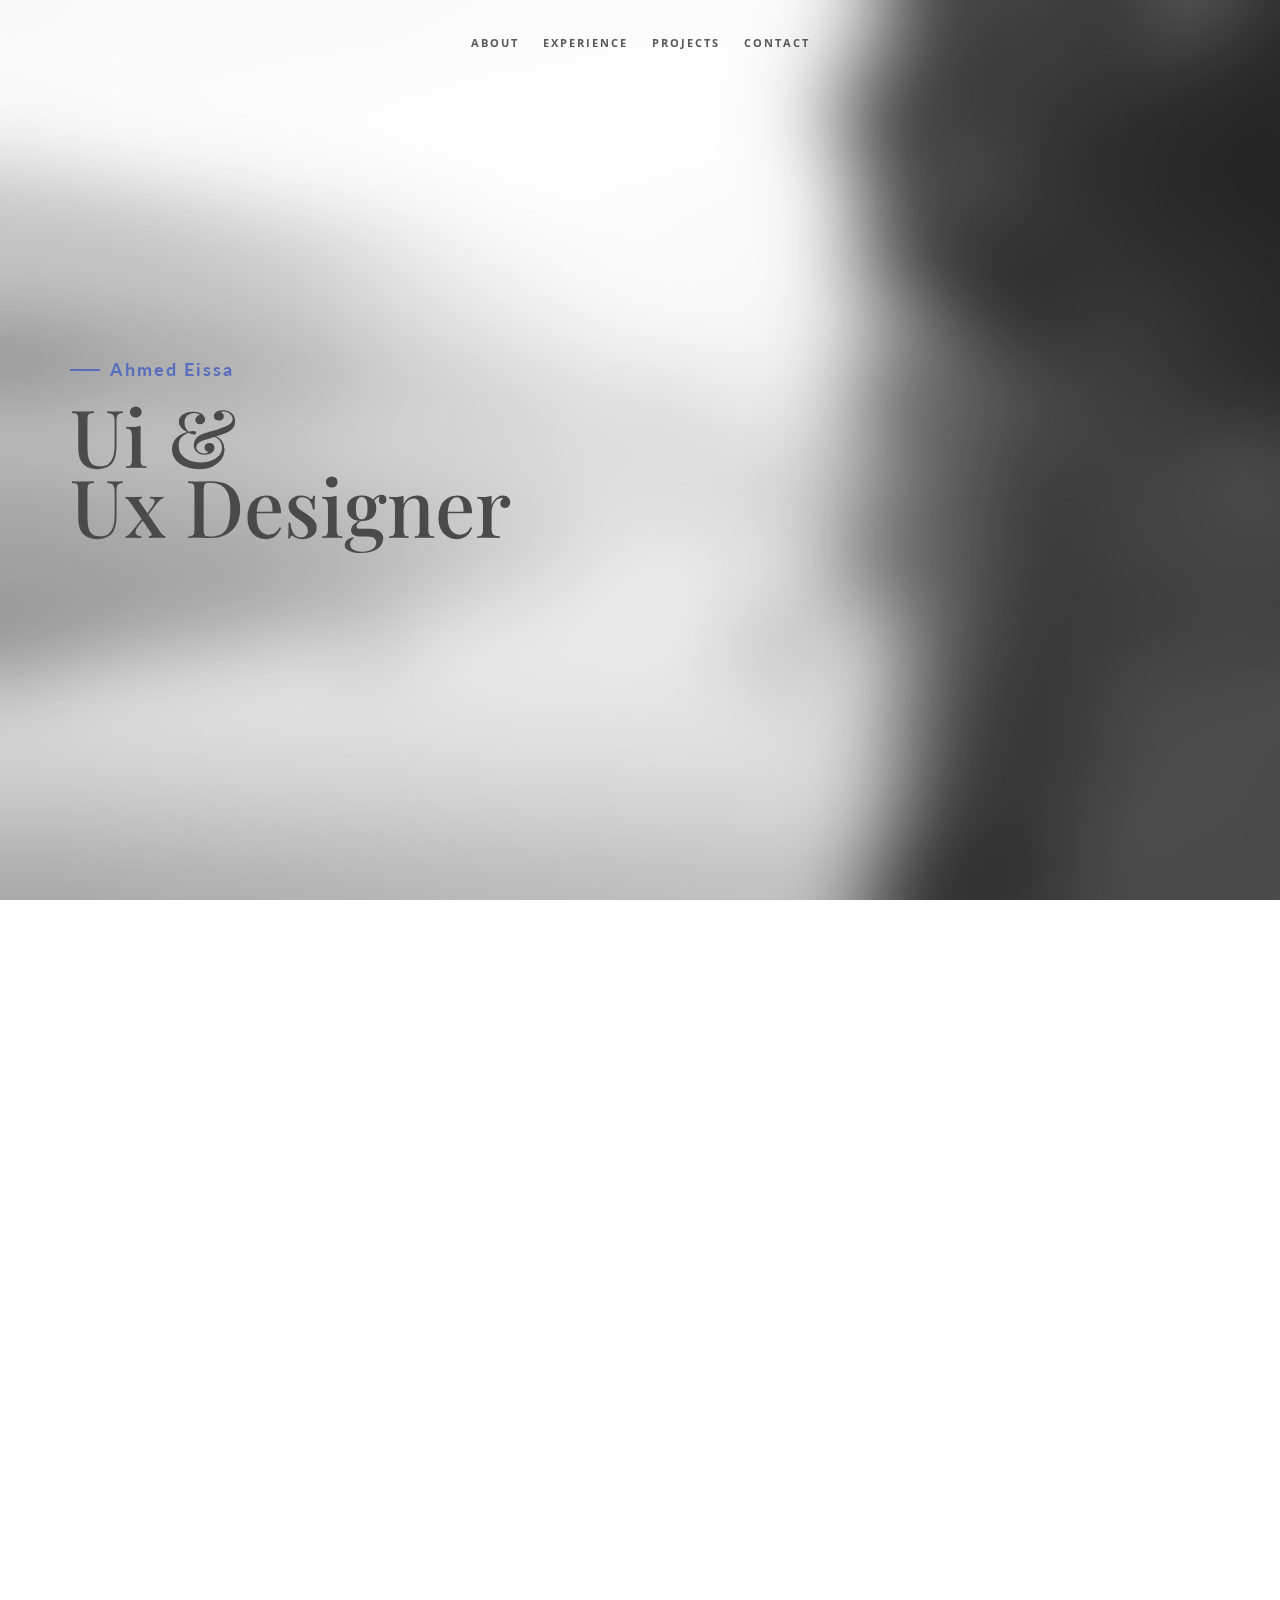
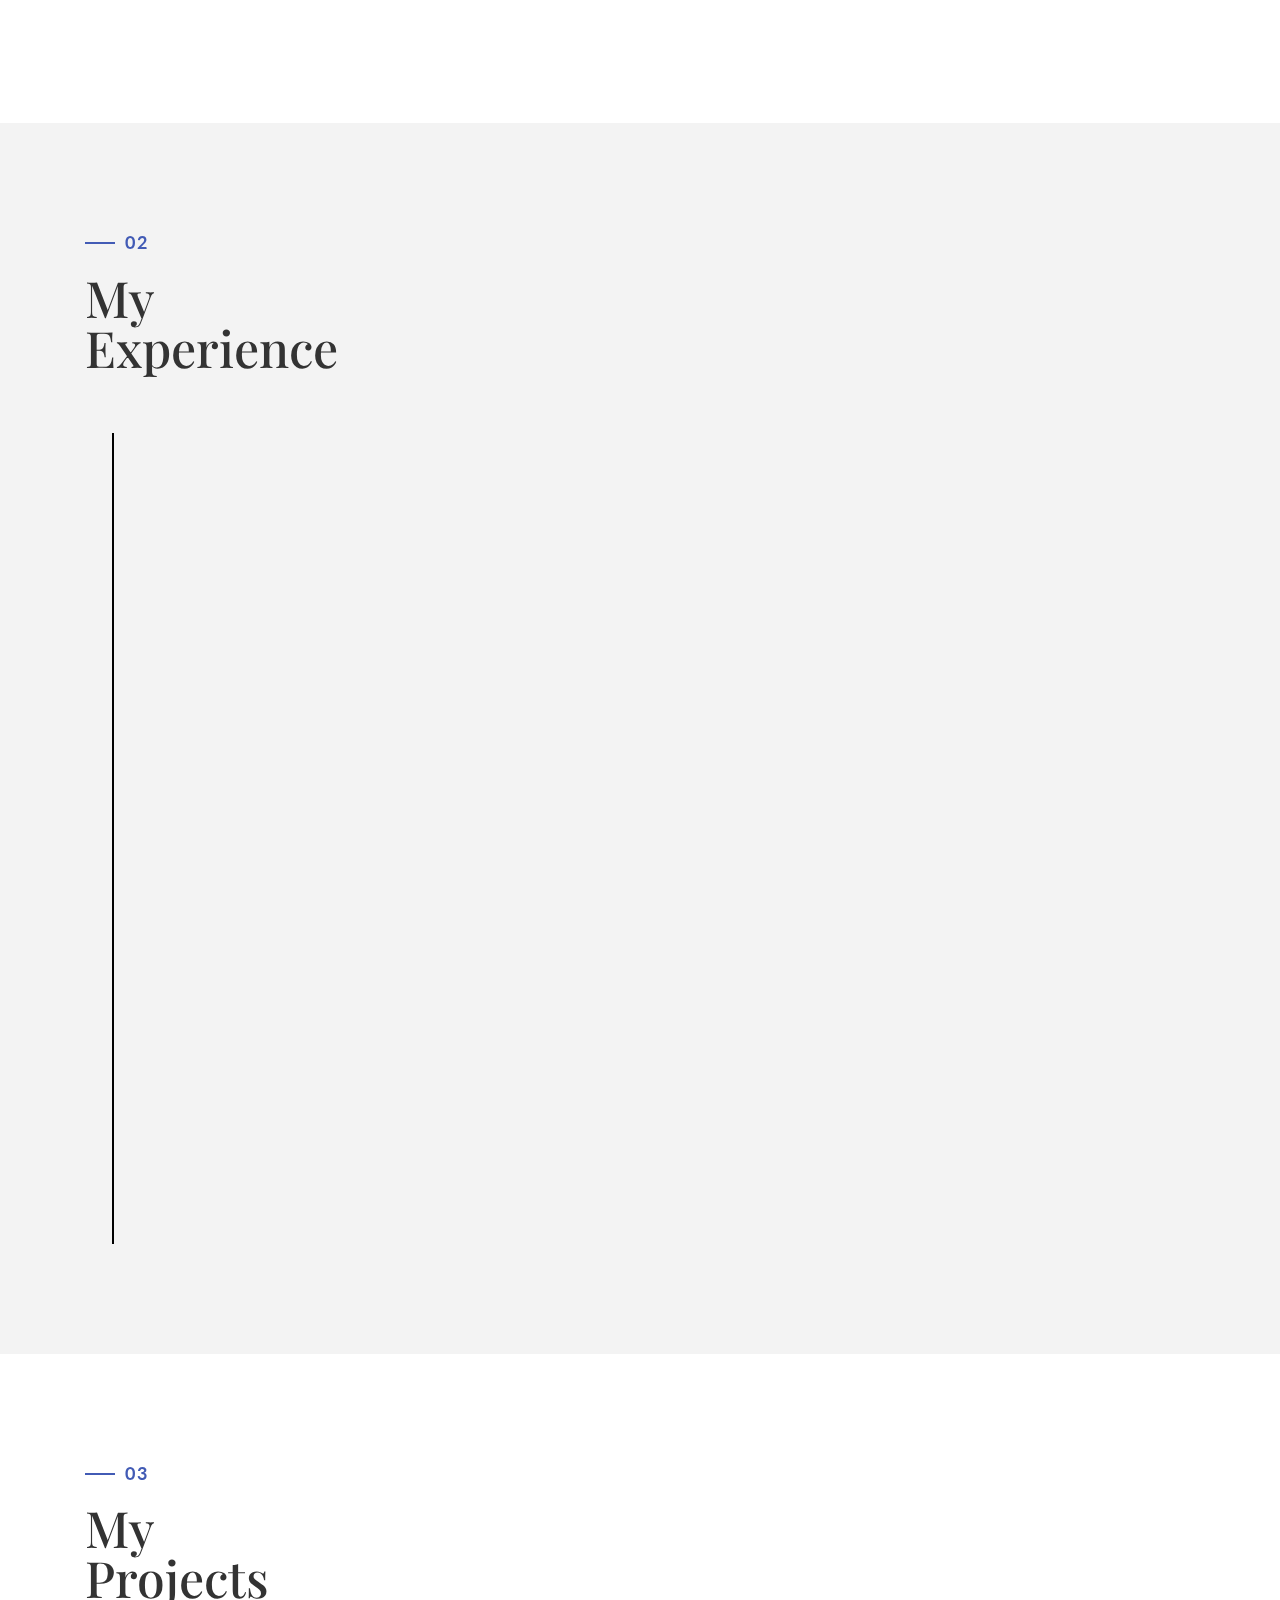
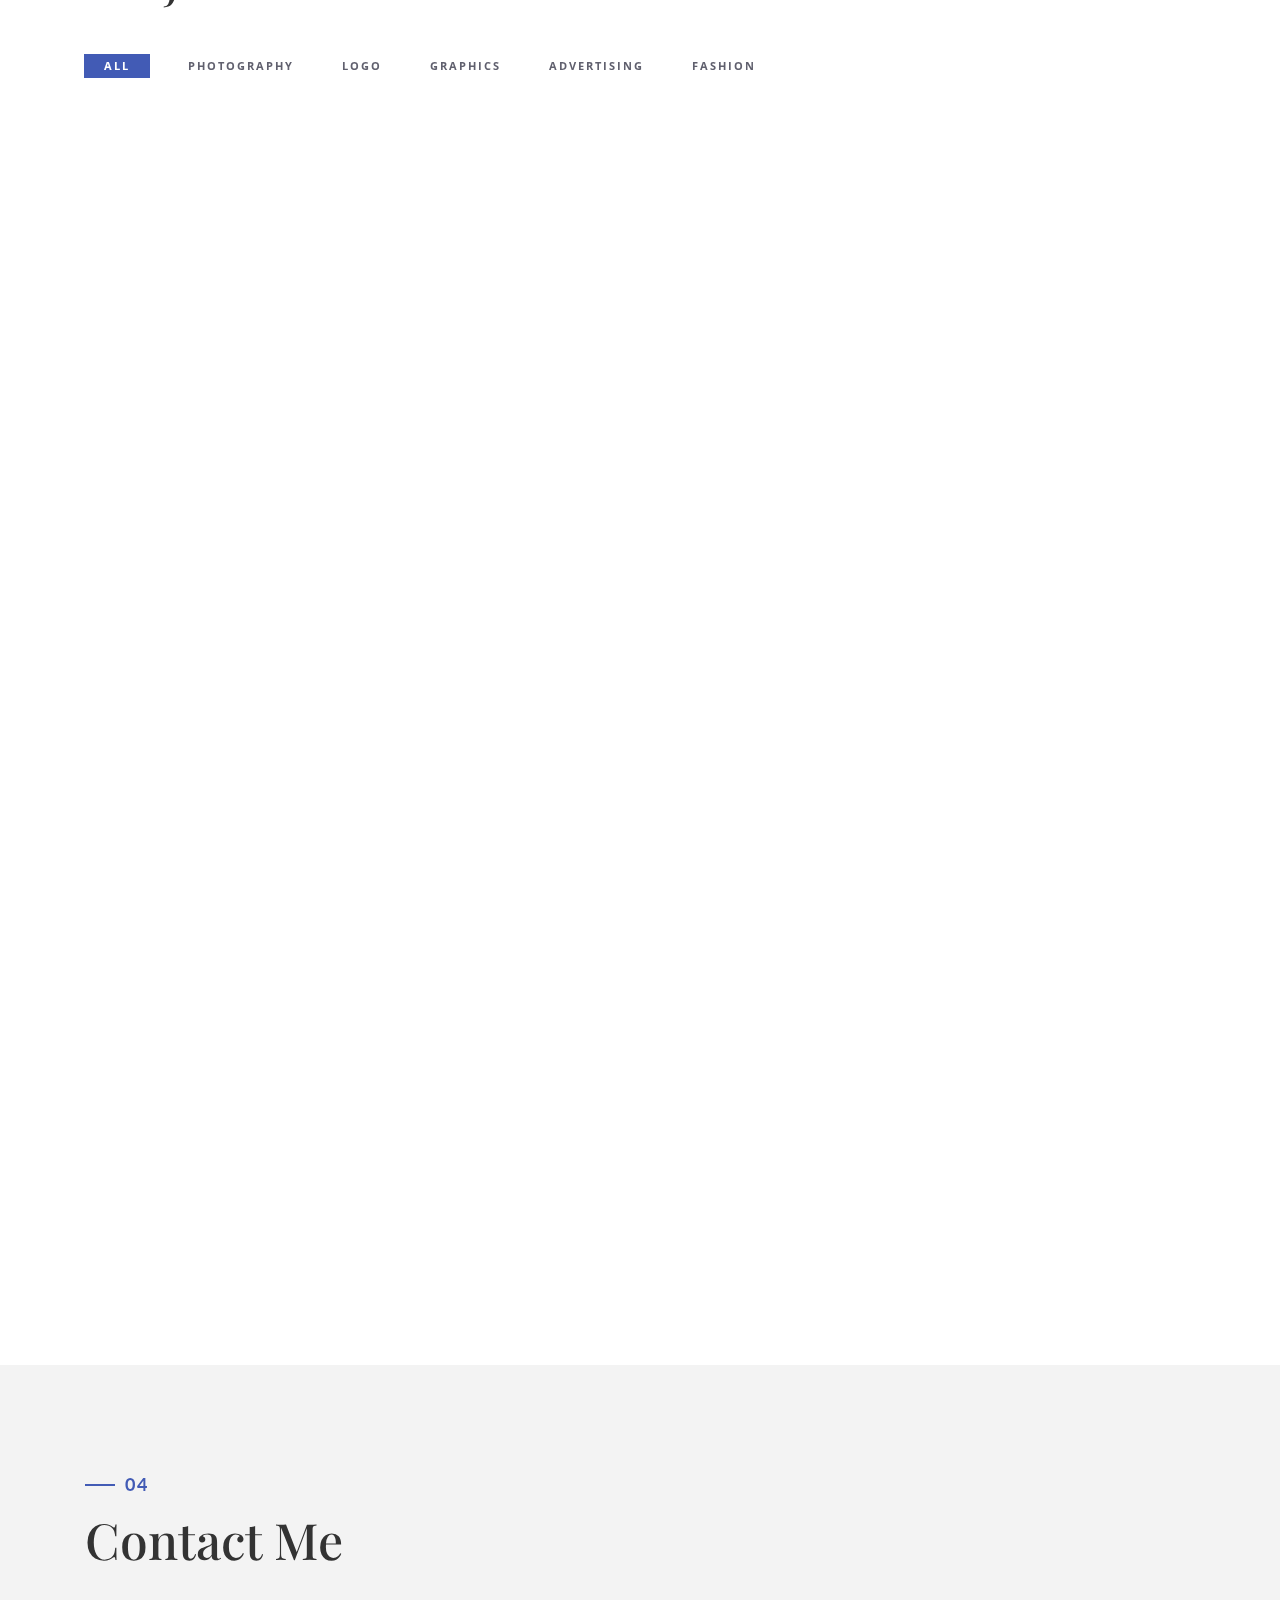
==== 1/index.html @ cc50c009 "Html templates" ====
<!DOCTYPE html>
<html lang="en">

<head>
    <meta charset="utf-8">
    <meta http-equiv="X-UA-Compatible" content="IE=edge">
    <meta name="viewport" content="width=device-width, initial-scale=1">
    <title>Resume</title>
    <link rel="icon" href="img/favicon.ico" type="image/x-icon">
    <!-- Bootstrap -->
    <link href="css/bootstrap.min.css" rel="stylesheet">
    <link href="ionicons/css/ionicons.min.css" rel="stylesheet">
    <link href="css/animate.min.css" rel="stylesheet">
    <link href="css/aos.css" rel="stylesheet">
    <!-- main style -->
    <link href="css/style.css" rel="stylesheet">
    <!-- HTML5 shim and Respond.js for IE8 support of HTML5 elements and media queries -->
    <!-- WARNING: Respond.js doesn't work if you view the page via file:// -->
    <!--[if lt IE 9]>
      <script src="https://oss.maxcdn.com/html5shiv/3.7.3/html5shiv.min.js"></script>
      <script src="https://oss.maxcdn.com/respond/1.4.2/respond.min.js"></script>
    <![endif]-->
</head>

<body>

    <!-- Preloader -->
    <div id="preloader">
        <div id="status">

            <div class="preloader" aria-busy="true" aria-label="Loading, please wait." role="progressbar">
            </div>

        </div>
    </div>
    <!-- ./Preloader -->
    
    <!-- header -->
    <header class="navbar-fixed-top">
        <nav>
            <ul>
                <li><a href="#about">About</a></li>
                <li><a href="#experience">experience</a></li>
                <li><a href="#projects">projects</a></li>
                <li><a href="#contact">contact</a></li>
            </ul>
        </nav>
    </header>
    <!-- ./header -->
    
    <!-- home -->
    <div class="section" id="home" data-stellar-background-ratio="0.5">
        <div class="container">
            <div class="disply-table">
                <div class="table-cell" data-aos="fade-up" data-aos-delay="0">
                    <h4>Ahmed Eissa</h4>
                    <h1>Ui &<br /> Ux Designer</h1> </div>
            </div>
        </div>
    </div>
    <!-- ./home -->
    
    <!-- about -->
    <div class="section" id="about">
        <div class="container">
            <div class="col-md-6" data-aos="fade-up">
                <h4>01</h4>
                <h1 class="size-50">Know <br /> About me</h1>
                <div class="h-50"></div>
                <p>Appropriately maintain standards compliant total linkage with cutting-edge action items. Enthusiastically create seamless synergy rather than excellent value. Quickly promote premium strategic theme areas vis-a-vis.</p>
                <p>Appropriately maintain standards compliant total linkage with cutting-edge action items. Enthusiastically create seamless synergy rather than excellent value.</p>
                <div class="h-50"></div> <img src="img/Signature.svg" width="230" alt="" />
                <div class="h-50"></div>
            </div>
            <div class="col-md-6 about-img-div">
                <div class="about-border" data-aos="fade-up" data-aos-delay=".5"></div>
                <img src="img/about-img.jpg" width="400" class="img-responsive" alt="" align="right" data-aos="fade-right" data-aos-delay="0" />
            </div>
        </div>
    </div>
    <!-- ./about -->
    
    <!-- experience  -->
    <div class="section" id="experience">
        <div class="container">
            <div class="col-md-12">
                <h4>02</h4>
                <h1 class="size-50">My <br /> Experience</h1>
                <div class="h-50"></div>
            </div>
            <div class="col-md-12">
                <ul class="timeline">
                    <li class="timeline-event" data-aos="fade-up">
                        <label class="timeline-event-icon"></label>
                        <div class="timeline-event-copy">
                            <p class="timeline-event-thumbnail">April 2016 - Present</p>
                            <h3>Geil,Danke! GmbH</h3>
                            <h4>eines Web-Studios</h4>
                            <p><strong>Projektmanagement mit Scrum</strong>
                                <br>Ständiges Verbessern des agilen Entwicklungsprozesses beispielsweise durch Grunt, Yeoman, GIT, JIRA und BrowserStack.</p>
                        </div>
                    </li>
                    <li class="timeline-event" data-aos="fade-up" data-aos-delay=".2">
                        <label class="timeline-event-icon"></label>
                        <div class="timeline-event-copy">
                            <p class="timeline-event-thumbnail">November 2014 - Mars 2016</p>
                            <h3>Freelancer</h3>
                            <h4>Designer und Autor</h4>
                            <p>Konzeption, Design und Produktion von Digitalen Magazinen mit InDesign, der Adobe Digital Publishing Suite und HTML5. Co-Autorin der Fachbücher "Digitales Publizieren für Tablets" und "Adobe Digital Publishing Suite" erschienen im dpunkt.verlag.</p>
                        </div>
                    </li>
                    <li class="timeline-event" data-aos="fade-up" data-aos-delay=".4">
                        <label class="timeline-event-icon"></label>
                        <div class="timeline-event-copy">
                            <p class="timeline-event-thumbnail">April 2014</p>
                            <h3>konplan gmbh</h3>
                            <h4>IT-Consultant</h4>
                            <p><strong>Systemarchitektur, Consulting</strong>
                                <br>Konzeption und Modellierung von Systemen und APIs für Digital Publishing und Entitlement nach SOA</p>
                        </div>
                    </li>
                </ul>
            </div>
        </div>
    </div>
    <!-- ./experience -->
    
    <!-- projects -->
    <div class="section" id="projects">
        <div class="container">
            <div class="col-md-12">
                <h4>03</h4>
                <h1 class="size-50">My <br /> Projects</h1> 
            </div>
            <!-- main container -->
            <div class="main-container portfolio-inner clearfix">
                <!-- portfolio div -->
                <div class="portfolio-div">
                    <div class="portfolio">
                        <!-- portfolio_filter -->
                        <div class="categories-grid wow fadeInLeft">
                            <nav class="categories">
                                <ul class="portfolio_filter">
                                    <li><a href="" class="active" data-filter="*">All</a></li>
                                    <li><a href="" data-filter=".photography">Photography</a></li>
                                    <li><a href="" data-filter=".logo">Logo</a></li>
                                    <li><a href="" data-filter=".graphics">Graphics</a></li>
                                    <li><a href="" data-filter=".ads">Advertising</a></li>
                                    <li><a href="" data-filter=".fashion">Fashion</a></li>
                                </ul>
                            </nav>
                        </div>
                        <!-- portfolio_filter -->
                        
                        <!-- portfolio_container -->
                        <div class="no-padding portfolio_container clearfix" data-aos="fade-up">
                            <!-- single work -->
                            <div class="col-md-4 col-sm-6  fashion logo">
                                <a id="demo01" href="#animatedModal" class="portfolio_item"> <img src="img/portfolio/01.jpg" alt="image" class="img-responsive" />
                                    <div class="portfolio_item_hover">
                                        <div class="portfolio-border clearfix">
                                            <div class="item_info"> <span>Mockups in seconds</span> <em>Fashion / Logo</em> </div>
                                        </div>
                                    </div>
                                </a>
                            </div>
                            <!-- end single work -->
                            
                            <!-- single work -->
                            <div class="col-md-4 col-sm-6 ads graphics">
                                <a id="demo02" href="#animatedModal" class="portfolio_item"> <img src="img/portfolio/03.jpg" alt="image" class="img-responsive" />
                                    <div class="portfolio_item_hover">
                                        <div class="portfolio-border clearfix">
                                            <div class="item_info"> <span>Floating mockups</span> <em>Ads / Graphics</em> </div>
                                        </div>
                                    </div>
                                </a>
                            </div>
                            <!-- end single work -->
                            
                            <!-- single work -->
                            <div class="col-md-4 col-sm-6 photography">
                                <a id="demo03" href="#animatedModal" class="portfolio_item"> <img src="img/portfolio/02.jpg" alt="image" class="img-responsive" />
                                    <div class="portfolio_item_hover">
                                        <div class="portfolio-border clearfix">
                                            <div class="item_info"> <span>Photorealistic smartwatch</span> <em>Photography</em> </div>
                                        </div>
                                    </div>
                                </a>
                            </div>
                            <!-- end single work -->
                            
                            <!-- single work -->
                            <div class="col-md-4 col-sm-6 fashion ads">
                                <a id="demo04" href="#animatedModal" class="portfolio_item"> <img src="img/portfolio/04.jpg" alt="image" class="img-responsive" />
                                    <div class="portfolio_item_hover">
                                        <div class="portfolio-border clearfix">
                                            <div class="item_info"> <span>Held by hands</span> <em>Fashion / Ads</em> </div>
                                        </div>
                                    </div>
                                </a>
                            </div>
                            <!-- end single work -->
                            
                            <!-- single work -->
                            <div class="col-md-4 col-sm-6 graphics ads">
                                <a id="demo05" href="#animatedModal" class="portfolio_item"> <img src="img/portfolio/05.jpg" alt="image" class="img-responsive" />
                                    <div class="portfolio_item_hover">
                                        <div class="portfolio-border clearfix">
                                            <div class="item_info"> <span>Mobile devices</span> <em>Graphics / Ads</em> </div>
                                        </div>
                                    </div>
                                </a>
                            </div>
                            <!-- end single work -->
                            
                            <!-- single work -->
                            <div class="col-md-4 col-sm-6 photography">
                                <a id="demo06" href="#animatedModal" class="portfolio_item"> <img src="img/portfolio/010.jpg" alt="image" class="img-responsive" />
                                    <div class="portfolio_item_hover">
                                        <div class="portfolio-border clearfix">
                                            <div class="item_info"> <span>Photorealistic smartwatch</span> <em>Photography</em> </div>
                                        </div>
                                    </div>
                                </a>
                            </div>
                            <!-- end single work -->
                            
                            <!-- single work -->
                            <div class="col-md-4 col-sm-6 graphics ads">
                                <a id="demo07" href="#animatedModal" class="portfolio_item"> <img src="img/portfolio/06.jpg" alt="image" class="img-responsive" />
                                    <div class="portfolio_item_hover">
                                        <div class="portfolio-border clearfix">
                                            <div class="item_info"> <span>Mobile devices</span> <em>Graphics / Ads</em> </div>
                                        </div>
                                    </div>
                                </a>
                            </div>
                            <!-- end single work -->
                            
                            <!-- single work -->
                            <div class="col-md-4 col-sm-6 graphics ads">
                                <a id="demo08" href="#animatedModal" class="portfolio_item"> <img src="img/portfolio/07.jpg" alt="image" class="img-responsive" />
                                    <div class="portfolio_item_hover">
                                        <div class="portfolio-border clearfix">
                                            <div class="item_info"> <span>Mobile devices</span> <em>Graphics / Ads</em> </div>
                                        </div>
                                    </div>
                                </a>
                            </div>
                            <!-- end single work -->
                            
                            <!-- single work -->
                            <div class="col-md-4 col-sm-6 graphics ads">
                                <a id="demo09" href="#animatedModal" class="portfolio_item"> <img src="img/portfolio/08.jpg" alt="image" class="img-responsive" />
                                    <div class="portfolio_item_hover">
                                        <div class="portfolio-border clearfix">
                                            <div class="item_info"> <span>Mobile devices</span> <em>Graphics / Ads</em> </div>
                                        </div>
                                    </div>
                                </a>
                            </div>
                            <!-- end single work -->
                        </div>
                        <!-- end portfolio_container -->
                    </div>
                    <!-- portfolio -->
                </div>
                <!-- end portfolio div -->
            </div>
            <!-- end main container -->
        </div>
    </div>
    <!-- ./projects -->
    
    <!-- contact -->
    <div class="section" id="contact">
        <div class="container">
            <div class="col-md-12">
                <h4>04</h4>
                <h1 class="size-50">Contact  Me</h1>
                <div class="h-50"></div>
            </div>
            <div class="col-md-4" data-aos="fade-up">

                <h3>Phone Number</h3>
                <p>+20 5555 569 42</p>
                <h3> Mobile Numberr</h3>
                <p>+20 5555 569 42</p>
                <h3>Email</h3>
                <p>mail@info.me </p>

                <h3>Social Network</h3>

                <ul class="social">
                    <li><a href="#"><i class="ion-social-facebook"></i></a></li>
                    <li><a href="#"><i class="ion-social-twitter"></i></a></li>
                    <li><a href="#"><i class="ion-social-instagram"></i></a></li>
                    <li><a href="#"><i class="ion-social-dribbble"></i></a></li>
                </ul>
                <div class="clearfix"></div>
                <div class="h-50"></div>
            </div>
            <div class="col-md-8" data-aos="fade-up">
                <form class="contact-bg" id="contact-form" name="contact" method="post" novalidate="novalidate">
                    <input type="text" name="name" class="form-control" placeholder="Your Name" />
                    <input type="email" name="email" class="form-control" placeholder="Your E-mail" />
                    <input type="text" name="phone" class="form-control" placeholder="Phone Number" />
                    <textarea name="message" class="form-control" placeholder="Your Message" style="height:120px"></textarea>
                    <button id="submit" type="submit" name="submit" class="btn btn-glance">Send</button>
                    <div id="success">
                        <p class="green textcenter"> Your message was sent successfully! I will be in touch as soon as I can. </p>
                    </div>
                    <div id="error">
                        <p> Something went wrong, try refreshing and submitting the form again. </p>
                    </div>
                </form>
            </div>
        </div>
    </div>
    <!-- ./contact -->

    <!--DEMO01-->
    <div id="animatedModal" class="popup-modal">
        <!--THIS IS IMPORTANT! to close the modal, the class name has to match the name given on the ID -->
        <div id="btn-close-modal" class="close-animatedModal close-popup-modal"> <i class="ion-close-round"></i> </div>
        <div class="clearfix"></div>
        <div class="modal-content">
            <div class="container">
                <div class="portfolio-padding">
                    <div class="col-md-8 col-md-offset-2">
                        <h2>Geschäfts Eines<br /> Web-Studios</h2>
                        <div class="h-50"></div>
                        <p>Appropriately maintain standards compliant total linkage with cutting-edge action items. Enthusiastically create seamless synergy rather than excellent value. Quickly promote premium strategic theme areas vis-a-vis.</p>
                        <p>Appropriately maintain standards compliant total linkage with cutting-edge action items. Enthusiastically create seamless synergy rather than excellent value.</p>
                        <br />
                        <br /> <img src="img/portfolio/02.jpg" alt="" class="img-responsive" />
                        <br />
                        <br />
                        <p>Appropriately maintain standards compliant total linkage with cutting-edge action items. Enthusiastically create seamless synergy rather than excellent value. Quickly promote premium strategic theme areas vis-a-vis.</p>
                        <p>Appropriately maintain standards compliant total linkage with cutting-edge action items. Enthusiastically create seamless synergy rather than excellent value.</p>
                        <br />
                        <br /> </div>
                </div>
            </div>
        </div>
    </div>
    <!-- jQuery -->
    <script src="js/jquery.js"></script>
    <!--  plugins  -->
    <script src="js/bootstrap.min.js"></script>
    <script src="js/plugins.js"></script>
    <script src="js/aos.js"></script>
    <script src="js/jquery.form.js"></script>
    <script src="js/jquery.validate.min.js"></script>

    <!--  main script  -->
    <script src="js/custom.js"></script>
</body>

</html>
---- 1/css/style.css ----
/*
* Resume template
* Created by : Ahmed Essa
* website : www.ahmedessa.net
*/


/* Table of Content
==================================================
	- Google fonts & font family -
	- typography -
	- General -
    - Preloader -
	- Header -
    - home section -
    - About section -
    - experience section -
    - projects section -
    - Contact section -
    - Responsive media queries -
*/


/* Google fonts & font family
==================================================*/

@import 'https://fonts.googleapis.com/css?family=Lato:100,100i,300,300i,400,400i,700,700i,900,900i|Open+Sans:300,300i,400,400i,600,600i,700,700i,800,800i|Playfair+Display:400,400i,700,700i,900,900i';

/*
font-family: 'Playfair Display', serif;
font-family: 'Lato', sans-serif;
font-family: 'Open Sans', sans-serif;
*/


/* typography
==================================================*/

h1 {
    font-family: 'Playfair Display', serif;
    font-size: 80px;
    line-height: 70px;
}

h4 {
    font-family: 'Lato', sans-serif;
    text-transform: capitalize;
    letter-spacing: 2px;
    position: relative;
    color: #425BB5;
    margin-left: 40px;
    font-weight: 700;
}

h4:before {
    position: absolute;
    width: 30px;
    left: -40px;
    content: "";
    display: block;
    height: 2px;
    background: #425BB5;
    top: 9px;
}


/* General
==================================================*/

body {
    font-family: 'Open Sans', sans-serif;
    font-size: 14px;
    line-height: 24px;
}

.size-50 {
    font-size: 50px;
    line-height: 50px
}

.h-50 {
    height: 50px;
}


/* preloader
==================================================*/

#preloader {
    position: fixed;
    top: 0;
    left: 0;
    right: 0;
    bottom: 0;
    background-color: #fff;
    z-index: 10000
}

#status,
.preloader {
    top: 50%;
    left: 50%;
    position: absolute
}

#status {
    width: 100px;
    height: 100px;
    background-repeat: no-repeat;
    background-position: center;
    margin: -50px 0 0 -50px
}

.preloader {
    height: 40px;
    width: 40px;
    margin-top: -20px;
    margin-left: -20px
}

.preloader:before {
    content: "";
    display: block;
    position: absolute;
    left: -1px;
    top: -1px;
    height: 100%;
    width: 100%;
    -webkit-animation: rotation 1s linear infinite;
    animation: rotation 1s linear infinite;
    border: 2px solid #425BB5;
    border-top: 2px solid transparent;
    border-radius: 100%
}

.preloader>.icon {
    position: absolute;
    top: 50%;
    left: 50%;
    height: 25px;
    width: 10.6px;
    margin-top: -12.5px;
    margin-left: -5.3px;
    -webkit-animation: wink 1s ease-in-out infinite alternate;
    animation: wink 1s ease-in-out infinite alternate
}

@media only screen and (min-width:768px) {
    .preloader {
        height: 60px;
        width: 60px;
        margin-top: -30px;
        margin-left: -30px
    }
    .preloader:before {
        left: -2px;
        top: -2px;
        border-width: 2px
    }
    .preloader>.icon {
        height: 37.5px;
        width: 15.9px;
        margin-top: -18.75px;
        margin-left: -7.95px
    }
}

@media only screen and (min-width:1200px) {
    .preloader {
        height: 60px;
        width: 60px;
        margin-top: -30px;
        margin-left: -30px
    }
    .preloader>.icon {
        height: 50px;
        width: 21.2px;
        margin-top: -25px;
        margin-left: -10.6px
    }
}

@-webkit-keyframes rotation {
    from {
        -webkit-transform: rotate(0);
        transform: rotate(0)
    }
    to {
        -webkit-transform: rotate(359deg);
        transform: rotate(359deg)
    }
}

@keyframes rotation {
    from {
        -webkit-transform: rotate(0);
        transform: rotate(0)
    }
    to {
        -webkit-transform: rotate(359deg);
        transform: rotate(359deg)
    }
}

@-webkit-keyframes wink {
    from {
        opacity: 0
    }
    to {
        opacity: 1
    }
}

@keyframes wink {
    from {
        opacity: 0
    }
    to {
        opacity: 1
    }
}


/* Header
==================================================*/

header {
    text-align: center;
    -webkit-transition: all .5s;
    transition: all .5s;
    height: 65px;
}

nav ul {
    display: inline-block;
    padding-left: 0;
    list-style: none;
    padding: 20px;
    margin-bottom: 0;
    -webkit-transition: all .5s;
    transition: all .5s;
}

nav li {
    display: inline-block;
    margin: 10px;
}

nav li a {
    text-transform: uppercase;
    letter-spacing: 2px;
    color: #444;
    font-size: 11px;
    font-weight: bold;
}

.bg-nav {
    background: #fff;
    border-bottom: 1px solid #f3f3f3
}

.bg-nav ul {
    padding: 10px;
}

a:focus {
    color: #444;
    text-decoration: none;
}

a:hover {
    color: #425BB5;
    text-decoration: none;
}

a.active {
    color: #425BB5;
}


/* home section
==================================================*/

#home {
    background: url(../img/home-bg-2.jpg);
    background-size: cover;
    height: 100vh;
}

.table-cell {
    display: table-cell;
    vertical-align: middle;
}

.disply-table {
    display: table;
    height: 100vh;
}


/* about section
==================================================*/

#about {
    padding: 100px 0;
}

.about-img-div img {
    margin: 0 auto;
}

.about-border {
    position: absolute;
    border: 10px solid #425BB5;
    width: 400px;
    height: 400px;
    top: 40px;
    left: 50px;
    z-index: 1
}


/* experience section
==================================================*/

#experience {
    padding: 100px 0;
    background: #f3f3f3
}

.experience-row {
    padding: 20px 0;
    border-bottom: 1px solid #ddd;
}

.experience-row h3 {
    font-family: 'Lato', sans-serif;
    text-transform: capitalize;
    letter-spacing: 2px;
    color: #425BB5;
    font-size: 16px;
    font-weight: bold
}

.experience-row p {
    color: #888;
    margin-top: 20px;
    font-size: 15px;
}

.experience-row .date {
    color: #000;
    font-size: 17px;
}

.timeline {
    padding-left: 0;
    list-style: none;
    position: relative;
}

.timeline:before {
    background-color: black;
    content: '';
    margin-left: -1px;
    position: absolute;
    top: 0;
    left: 2em;
    width: 2px;
    height: 100%;
}

.timeline-event {
    position: relative;
}

.timeline-event:hover .timeline-event-icon {
    -webkit-transform: rotate(-45deg);
    transform: rotate(-45deg);
    background-color: #425BB5;
}

.timeline-event:hover .timeline-event-thumbnail {
    box-shadow: inset 40em 0 0 0 #425BB5;
}

.timeline-event-copy {
    padding: 2em;
    position: relative;
    top: -1.875em;
    left: 4em;
    width: 100%;
}

.timeline-event-copy h3 {
    font-size: 1.75em;
}

.timeline-event-copy h4 {
    font-size: 1.2em;
    margin-bottom: 1.2em;
}

.timeline-event-copy strong {
    font-weight: 700;
}

.timeline-event-copy p:not(.timeline-event-thumbnail) {
    padding-bottom: 1.2em;
}

.timeline-event-icon {
    -webkit-transition: -webkit-transform 0.2s ease-in;
    transition: -webkit-transform 0.2s ease-in;
    transition: transform 0.2s ease-in;
    transition: transform 0.2s ease-in, -webkit-transform 0.2s ease-in;
    -webkit-transform: rotate(45deg);
    transform: rotate(45deg);
    background-color: #425BB5;
    outline: 10px solid #f3f3f3;
    display: block;
    margin: 0.5em 0.5em 0.5em -0.5em;
    position: absolute;
    top: 0;
    left: 2em;
    width: 1em;
    height: 1em;
}

.timeline-event-thumbnail {
    -moz-transition: box-shadow 0.5s ease-in 0.1s;
    -o-transition: box-shadow 0.5s ease-in 0.1s;
    -webkit-transition: box-shadow 0.5s ease-in;
    -webkit-transition-delay: 0.1s;
    -webkit-transition: box-shadow 0.5s ease-in 0.1s;
    transition: box-shadow 0.5s ease-in 0.1s;
    color: white;
    font-size: 12px;
    font-weight: bold;
    background-color: black;
    box-shadow: inset 0 0 0 0em #425BB5;
    display: inline-block;
    margin-bottom: 1.2em;
    padding: 0.25em 1em 0.2em 1em;
}


/* projects section
==================================================*/

#projects {
    padding: 100px 0;
}

.portfolio .categories-grid span {
    font-size: 30px;
    margin-bottom: 30px;
    display: inline-block;
}

.portfolio .categories-grid .categories ul li {
    list-style: none;
    margin: 20px 0;
}

.portfolio .categories-grid .categories ul li a {
    display: inline-block;
    color: #60606e;
    padding: 0 10px;
    margin: 0 14px;
    -webkit-transition: all .2s ease-in-out .2s;
    transition: all .2s ease-in-out .2s;
}

.portfolio .categories-grid .categories ul li a:hover,
.portfolio .categories-grid .categories ul li a:focus {
    text-decoration: none;
}

.portfolio .categories-grid .categories ul li a.active {
    background-color: #425BB5;
    padding: 0px 20px;
    color: white;
    text-decoration: none;
}

.portfolio_filter {
    padding-left: 0;
}

.portfolio_item {
    position: relative;
    overflow: hidden;
    display: block;
    margin-bottom: 30px;
}

.portfolio_item .portfolio_item_hover {
    position: absolute;
    top: 0px;
    left: 0px;
    height: 100%;
    width: 100%;
    background-color: #425BB5;
    -webkit-transform: translateY(100%);
    transform: translateY(100%);
    opacity: 0;
    -webkit-transition: all .2s ease-in-out;
    transition: all .2s ease-in-out;
    color: #333;
}

.portfolio_item .portfolio_item_hover .item_info {
    text-align: center;
    position: absolute;
    top: 50%;
    left: 50%;
    -webkit-transform: translate(-50%, -50%);
    transform: translate(-50%, -50%);
    padding: 10px;
    width: 100%;
    font-weight: bold;
}

.portfolio_item .portfolio_item_hover .item_info span {
    display: block;
    color: #fff;
    font-size: 18px;
    -webkit-transform: translateY(-100px);
    transform: translateY(-100px);
    -webkit-transition: all .3s ease-in-out .3s;
    transition: all .3s ease-in-out .3s;
    opacity: 0;
}

.portfolio_item .portfolio_item_hover .item_info em {
    font-style: normal;
    display: inline-block;
    background-color: #425BB5;
    padding: 5px 20px;
    color: #fff;
    margin-top: 10px;
    -webkit-transform: translateY(100px);
    transform: translateY(100px);
    -webkit-transition: all .3s ease-in-out .3s;
    transition: all .3s ease-in-out .3s;
    opacity: 0;
    font-size: 10px;
    letter-spacing: 2px;
}

.portfolio_item:hover .portfolio_item_hover {
    opacity: 1;
    -webkit-transform: translateX(0);
    transform: translateX(0);
}

.portfolio_item:hover .item_info em,
.portfolio_item:hover .item_info span {
    opacity: 1;
    -webkit-transform: translateX(0);
    transform: translateX(0);
}

.portfolio .categories-grid .categories ul li {
    float: left;
}

.portfolio .categories-grid .categories ul li a {
    padding: 0 10px;
    -webkit-transition: all .2s ease-in-out .2s;
    transition: all .2s ease-in-out .2s;
}

.portfolio_filter {
    padding-left: 0;
    display: inline-block;
    margin: 0 auto;
    text-align: center;
}

.portfolio_item img {
    -webkit-filter: grayscale(100%);
    filter: grayscale(100%);
}

.portfolio-padding {
    padding: 50px 0;
}

.portfolio-inner {
    padding-bottom: 0 !important;
    padding-top: 55px;
}

.modal-content {
    box-shadow: 0 5px 15px rgba(0, 0, 0, 0);
    border: none;
}

.popup-modal {
    background: #fff;
}

.close-popup-modal {
    float: right;
    margin: 20px;
    font-size: 22px;
    opacity: 0;
    cursor: pointer;
    -webkit-transition: all .3s;
    transition: all .3s;
    -webkit-transition-delay: .6s;
    transition-delay: .6s;
    position: fixed;
    z-index: 100000;
    right: 14px;
}

.animatedModal-on .close-popup-modal {
    opacity: 1;
}

.modal-content h2 {
    font-family: 'Playfair Display', serif;
    font-size: 40px;
    line-height: 50px;
}


/* contact
==================================================*/

#contact {
    padding: 100px 0;
    background: #f3f3f3
}

#contact-form input,
#contact-form textarea {
    height: 50px;
    margin-bottom: 10px;
    border-radius: 0;
}

#contact-form label {
    display: block;
    margin-bottom: .2em;
    font-size: 13px;
    line-height: 13px;
    font-size: 1.3rem;
    line-height: 1.3rem;
    color: #000;
}

#contact-form label.error {
    margin-top: 10px;
    margin-bottom: 1em;
    font-size: 12px;
    line-height: 12px;
    font-size: 1.2rem;
    line-height: 1.2rem;
    color: #D33E43;
    margin-left: 10px
}

#contact-form input[type="text"].error,
#contact-form input[type="password"].error,
#contact-form input[type="date"].error,
#contact-form input[type="datetime"].error,
#contact-form input[type="datetime-local"].error,
#contact-form input[type="month"].error,
#contact-form input[type="week"].error,
#contact-form input[type="email"].error,
#contact-form input[type="number"].error,
#contact-form input[type="search"].error,
#contact-form input[type="tel"].error,
#contact-form input[type="time"].error,
#contact-form input[type="url"].error,
#contact-form textarea.error {
    border-color: #D33E43
}

textarea {
    resize: none;
}

fieldset {
    border: 0px;
    margin: 0;
    padding: 0
}

.required {
    color: #e9266d
}

#success,
#error {
    display: none
}

#success p,
#error p {
    display: block;
}

#success p {
    color: #425BB5;
    font-size: 15px;
    text-align: center;
    padding: 10px;
    border: 2px solid #425BB5;
    margin-top: 10px;
}

#error p {
    color: #D33E43;
    font-size: 15px;
    text-align: center;
    padding: 10px;
    border: 2px solid #D33E43;
    margin-top: 10px;
}

#submit {
    background-color: #425BB5;
    color: #fff;
    padding: 10px 40px;
    border-radius: 0;
    text-transform: uppercase;
    letter-spacing: 2px;
    font-weight: bold;
    width: 100%;
}

.social {
    padding-left: 0;
    list-style: none;
    margin-top: 20px;
}

.social li {
    float: left;
}

.social li a {
    color: #333;
    font-size: 35px;
    margin-right: 15px;
    transition: all .3s;
    -webkit-transition: all .3s;
}

.social li a:hover {
    color: #425BB5;
}


/* Responsive media queries
==================================================*/

@media (max-width: 991px) {
    .portfolio .categories-grid .categories ul li a {
        padding: 0 2px;
    }
}

@media (max-width: 768px) {
    .timeline-event-copy {
        width: 90%;
        left: 2em;
    }
}

@media (max-width: 500px) {
    h1 {
        font-family: 'Playfair Display', serif;
        font-size: 50px;
        line-height: 50px;
    }
    #home,
    .disply-table {
        height: 600px;
    }
    .about-border {
        width: 265px;
    }
    .portfolio .categories-grid .categories ul li {
        list-style: none;
        margin: 10px 0;
    }
}

@media (max-width: 420px) {
    nav li {
        margin: 6px;
    }
    nav li a {
        font-size: 10px;
    }
}
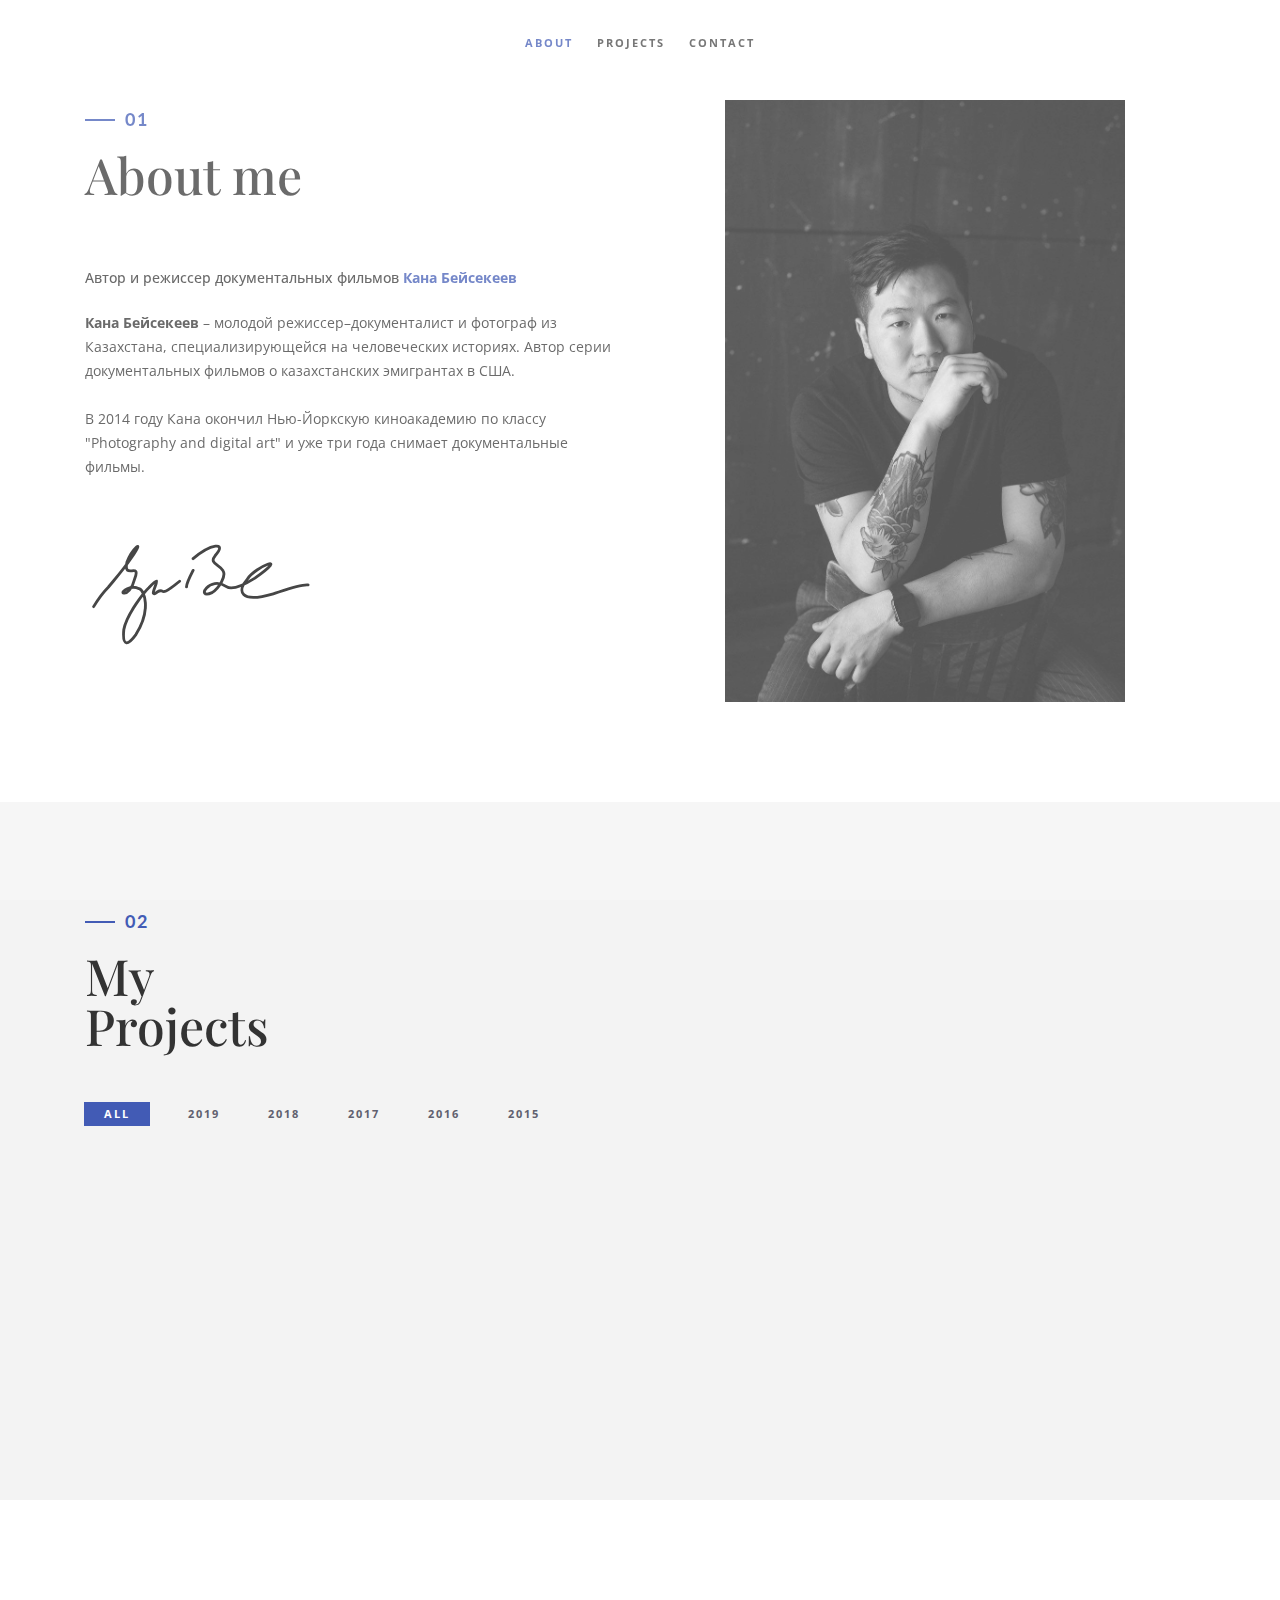
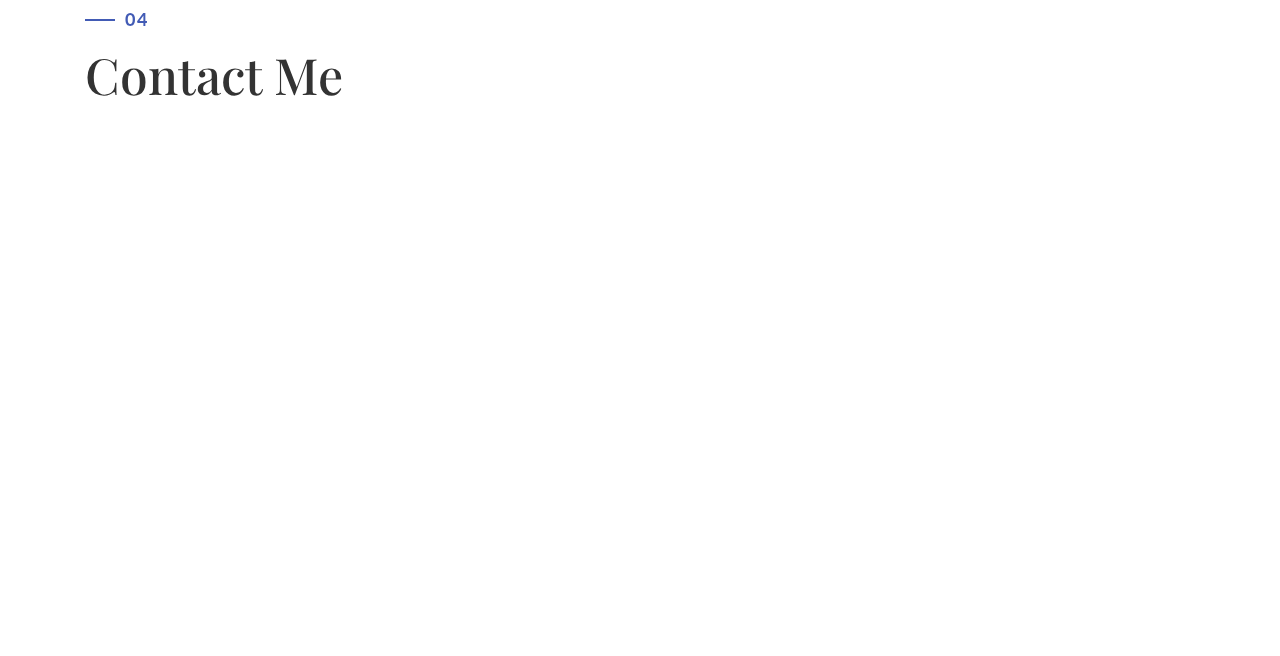
==== commit 7dd109be: "Kana html" ====
--- a/1/index.html
+++ b/1/index.html
@@ -40,7 +40,7 @@
         <nav>
             <ul>
                 <li><a href="#about">About</a></li>
-                <li><a href="#experience">experience</a></li>
+                <!-- <li><a href="#experience">experience</a></li> -->
                 <li><a href="#projects">projects</a></li>
                 <li><a href="#contact">contact</a></li>
             </ul>
@@ -49,15 +49,16 @@
     <!-- ./header -->
     
     <!-- home -->
-    <div class="section" id="home" data-stellar-background-ratio="0.5">
+    <!-- <div class="section" id="home" data-stellar-background-ratio="0.5">
         <div class="container">
             <div class="disply-table">
                 <div class="table-cell" data-aos="fade-up" data-aos-delay="0">
-                    <h4>Ahmed Eissa</h4>
-                    <h1>Ui &<br /> Ux Designer</h1> </div>
-            </div>
-        </div>
-    </div>
+                    <br/><br/><br/><br/><br/>
+                    <h3>Kana Beisekeyev</h3>
+                    <h1>Documentary Filmmaker &<br /> Photographer</h1> </div>
+            </div>
+        </div>
+    </div> -->
     <!-- ./home -->
     
     <!-- about -->
@@ -65,23 +66,28 @@
         <div class="container">
             <div class="col-md-6" data-aos="fade-up">
                 <h4>01</h4>
-                <h1 class="size-50">Know <br /> About me</h1>
-                <div class="h-50"></div>
-                <p>Appropriately maintain standards compliant total linkage with cutting-edge action items. Enthusiastically create seamless synergy rather than excellent value. Quickly promote premium strategic theme areas vis-a-vis.</p>
-                <p>Appropriately maintain standards compliant total linkage with cutting-edge action items. Enthusiastically create seamless synergy rather than excellent value.</p>
+                <h1 class="size-50">About me</h1>
+                <div class="h-50"></div>
+                <h5>
+                    Автор и режиссер документальных фильмов <a href="https://www.instagram.com/beisekeyev/"><strong style="color: #425BB5;">Кана Бейсекеев</strong></a>
+                    <br/><br/>
+                </h5>
+                <p>
+                    <strong>Кана Бейсекеев</strong> – молодой режиссер–документалист и фотограф из Казахстана, специализирующейся на человеческих историях. Автор серии документальных фильмов о казахстанских эмигрантах в США.<br/><br/>
+                    В 2014 году Кана окончил Нью-Йоркскую киноакадемию по классу "Photography and digital art" и уже три года снимает документальные фильмы. </p>
                 <div class="h-50"></div> <img src="img/Signature.svg" width="230" alt="" />
                 <div class="h-50"></div>
             </div>
             <div class="col-md-6 about-img-div">
-                <div class="about-border" data-aos="fade-up" data-aos-delay=".5"></div>
-                <img src="img/about-img.jpg" width="400" class="img-responsive" alt="" align="right" data-aos="fade-right" data-aos-delay="0" />
+                <!-- <div class="about-border" data-aos="fade-up" data-aos-delay=".5"></div> -->
+                <img align="center" src="img/about.jpg" width="400" class="img-responsive" alt="" align="right" data-aos="fade-right" data-aos-delay="0" />
             </div>
         </div>
     </div>
     <!-- ./about -->
     
     <!-- experience  -->
-    <div class="section" id="experience">
+    <!-- <div class="section" id="experience">
         <div class="container">
             <div class="col-md-12">
                 <h4>02</h4>
@@ -122,14 +128,14 @@
                 </ul>
             </div>
         </div>
-    </div>
+    </div> -->
     <!-- ./experience -->
     
     <!-- projects -->
     <div class="section" id="projects">
         <div class="container">
             <div class="col-md-12">
-                <h4>03</h4>
+                <h4>02</h4>
                 <h1 class="size-50">My <br /> Projects</h1> 
             </div>
             <!-- main container -->
@@ -142,11 +148,11 @@
                             <nav class="categories">
                                 <ul class="portfolio_filter">
                                     <li><a href="" class="active" data-filter="*">All</a></li>
-                                    <li><a href="" data-filter=".photography">Photography</a></li>
-                                    <li><a href="" data-filter=".logo">Logo</a></li>
-                                    <li><a href="" data-filter=".graphics">Graphics</a></li>
-                                    <li><a href="" data-filter=".ads">Advertising</a></li>
-                                    <li><a href="" data-filter=".fashion">Fashion</a></li>
+                                    <li><a href="" data-filter=".2019">2019</a></li>
+                                    <li><a href="" data-filter=".2018">2018</a></li>
+                                    <li><a href="" data-filter=".2017">2017</a></li>
+                                    <li><a href="" data-filter=".2016">2016</a></li>
+                                    <li><a href="" data-filter=".2015">2015</a></li>
                                 </ul>
                             </nav>
                         </div>
@@ -155,112 +161,28 @@
                         <!-- portfolio_container -->
                         <div class="no-padding portfolio_container clearfix" data-aos="fade-up">
                             <!-- single work -->
-                            <div class="col-md-4 col-sm-6  fashion logo">
-                                <a id="demo01" href="#animatedModal" class="portfolio_item"> <img src="img/portfolio/01.jpg" alt="image" class="img-responsive" />
+                            <div class="col-md-4 col-sm-6 2019">
+                                <a id="demo01" href="#animatedModal" class="portfolio_item"> <img src="img/portfolio/1.jpg" alt="image" class="img-responsive" />
                                     <div class="portfolio_item_hover">
                                         <div class="portfolio-border clearfix">
-                                            <div class="item_info"> <span>Mockups in seconds</span> <em>Fashion / Logo</em> </div>
+                                            <div class="item_info"> <span>Qazaq boks stili</span> <em>Казахстанские боксеры в Лос-Анджелесе</em> </div>
+                                        </div>
+                                    </div>
+                                </a>
+                            </div>
+                            <!-- end single work -->
+                            <!-- single work -->
+                            <div class="col-md-4 col-sm-6 2018">
+                                <a id="demo02" href="#animatedModal" class="portfolio_item"> <img src="img/portfolio/2018_1.jpg" alt="image" class="img-responsive" />
+                                    <div class="portfolio_item_hover">
+                                        <div class="portfolio-border clearfix">
+                                            <div class="item_info"> <span>Eagle Hunters</span> <em>The Kazakhs of Mongolia</em> </div>
                                         </div>
                                     </div>
                                 </a>
                             </div>
                             <!-- end single work -->
                             
-                            <!-- single work -->
-                            <div class="col-md-4 col-sm-6 ads graphics">
-                                <a id="demo02" href="#animatedModal" class="portfolio_item"> <img src="img/portfolio/03.jpg" alt="image" class="img-responsive" />
-                                    <div class="portfolio_item_hover">
-                                        <div class="portfolio-border clearfix">
-                                            <div class="item_info"> <span>Floating mockups</span> <em>Ads / Graphics</em> </div>
-                                        </div>
-                                    </div>
-                                </a>
-                            </div>
-                            <!-- end single work -->
-                            
-                            <!-- single work -->
-                            <div class="col-md-4 col-sm-6 photography">
-                                <a id="demo03" href="#animatedModal" class="portfolio_item"> <img src="img/portfolio/02.jpg" alt="image" class="img-responsive" />
-                                    <div class="portfolio_item_hover">
-                                        <div class="portfolio-border clearfix">
-                                            <div class="item_info"> <span>Photorealistic smartwatch</span> <em>Photography</em> </div>
-                                        </div>
-                                    </div>
-                                </a>
-                            </div>
-                            <!-- end single work -->
-                            
-                            <!-- single work -->
-                            <div class="col-md-4 col-sm-6 fashion ads">
-                                <a id="demo04" href="#animatedModal" class="portfolio_item"> <img src="img/portfolio/04.jpg" alt="image" class="img-responsive" />
-                                    <div class="portfolio_item_hover">
-                                        <div class="portfolio-border clearfix">
-                                            <div class="item_info"> <span>Held by hands</span> <em>Fashion / Ads</em> </div>
-                                        </div>
-                                    </div>
-                                </a>
-                            </div>
-                            <!-- end single work -->
-                            
-                            <!-- single work -->
-                            <div class="col-md-4 col-sm-6 graphics ads">
-                                <a id="demo05" href="#animatedModal" class="portfolio_item"> <img src="img/portfolio/05.jpg" alt="image" class="img-responsive" />
-                                    <div class="portfolio_item_hover">
-                                        <div class="portfolio-border clearfix">
-                                            <div class="item_info"> <span>Mobile devices</span> <em>Graphics / Ads</em> </div>
-                                        </div>
-                                    </div>
-                                </a>
-                            </div>
-                            <!-- end single work -->
-                            
-                            <!-- single work -->
-                            <div class="col-md-4 col-sm-6 photography">
-                                <a id="demo06" href="#animatedModal" class="portfolio_item"> <img src="img/portfolio/010.jpg" alt="image" class="img-responsive" />
-                                    <div class="portfolio_item_hover">
-                                        <div class="portfolio-border clearfix">
-                                            <div class="item_info"> <span>Photorealistic smartwatch</span> <em>Photography</em> </div>
-                                        </div>
-                                    </div>
-                                </a>
-                            </div>
-                            <!-- end single work -->
-                            
-                            <!-- single work -->
-                            <div class="col-md-4 col-sm-6 graphics ads">
-                                <a id="demo07" href="#animatedModal" class="portfolio_item"> <img src="img/portfolio/06.jpg" alt="image" class="img-responsive" />
-                                    <div class="portfolio_item_hover">
-                                        <div class="portfolio-border clearfix">
-                                            <div class="item_info"> <span>Mobile devices</span> <em>Graphics / Ads</em> </div>
-                                        </div>
-                                    </div>
-                                </a>
-                            </div>
-                            <!-- end single work -->
-                            
-                            <!-- single work -->
-                            <div class="col-md-4 col-sm-6 graphics ads">
-                                <a id="demo08" href="#animatedModal" class="portfolio_item"> <img src="img/portfolio/07.jpg" alt="image" class="img-responsive" />
-                                    <div class="portfolio_item_hover">
-                                        <div class="portfolio-border clearfix">
-                                            <div class="item_info"> <span>Mobile devices</span> <em>Graphics / Ads</em> </div>
-                                        </div>
-                                    </div>
-                                </a>
-                            </div>
-                            <!-- end single work -->
-                            
-                            <!-- single work -->
-                            <div class="col-md-4 col-sm-6 graphics ads">
-                                <a id="demo09" href="#animatedModal" class="portfolio_item"> <img src="img/portfolio/08.jpg" alt="image" class="img-responsive" />
-                                    <div class="portfolio_item_hover">
-                                        <div class="portfolio-border clearfix">
-                                            <div class="item_info"> <span>Mobile devices</span> <em>Graphics / Ads</em> </div>
-                                        </div>
-                                    </div>
-                                </a>
-                            </div>
-                            <!-- end single work -->
                         </div>
                         <!-- end portfolio_container -->
                     </div>
@@ -320,7 +242,7 @@
     </div>
     <!-- ./contact -->
 
-    <!--DEMO01-->
+    <!--2019_1-->
     <div id="animatedModal" class="popup-modal">
         <!--THIS IS IMPORTANT! to close the modal, the class name has to match the name given on the ID -->
         <div id="btn-close-modal" class="close-animatedModal close-popup-modal"> <i class="ion-close-round"></i> </div>
@@ -329,16 +251,57 @@
             <div class="container">
                 <div class="portfolio-padding">
                     <div class="col-md-8 col-md-offset-2">
-                        <h2>Geschäfts Eines<br /> Web-Studios</h2>
+                        <h2>Qazaq boks stili<br />| Казахстанские боксеры в Лос-Анджелесе</h2>
                         <div class="h-50"></div>
-                        <p>Appropriately maintain standards compliant total linkage with cutting-edge action items. Enthusiastically create seamless synergy rather than excellent value. Quickly promote premium strategic theme areas vis-a-vis.</p>
-                        <p>Appropriately maintain standards compliant total linkage with cutting-edge action items. Enthusiastically create seamless synergy rather than excellent value.</p>
-                        <br />
-                        <br /> <img src="img/portfolio/02.jpg" alt="" class="img-responsive" />
+
+                        <iframe width="720" height="480" src="https://www.youtube.com/embed/v79K-vfdW9o" frameborder="0" allow="accelerometer; autoplay; encrypted-media; gyroscope; picture-in-picture" allowfullscreen></iframe>
+
                         <br />
                         <br />
-                        <p>Appropriately maintain standards compliant total linkage with cutting-edge action items. Enthusiastically create seamless synergy rather than excellent value. Quickly promote premium strategic theme areas vis-a-vis.</p>
-                        <p>Appropriately maintain standards compliant total linkage with cutting-edge action items. Enthusiastically create seamless synergy rather than excellent value.</p>
+                        <p>
+                            Канат Бейсекеев совместно с телеканалом  Хабар представляет документальную ленту о казахстанских профессиональных боксеров в США.
+                        </p>
+                        <p>
+                            Главный герой картины – казахстанский боксер Жанибек Алимханулы, чемпион мира 2013 года и участник Олимпийских игр, и его история восхождения на спортивный Олимп. Жанибек летит в США - Мекку мирового бокса - чтобы начать карьеру 
+                            профессионального боксера. 
+                        </p>
+                        <p>
+                            В итоге ему удается сорвать куш после подписания контракта с главой промоутерской компании Top Rank Бобом Арумом, который представляет интересы лидеров рейтинга лучших боксеров планеты.
+                        </p>
+                        <p>
+                            В фильме снимаются боксеры Мадияр Ашкеев, Сагадат Рахманкул, Асхат Уалиханов, Мейирим Нурсултанов. В картине можно увидеть не только тренировки и спарринги, но жизнь и быт спортсменов, живущих в Америке. 
+                        </p>
+                        <br />
+                        <p>
+                            режиссер/оператор: 
+                            Қанат Бейсекеев
+                        </p><p>
+                            режиссер монтажа:
+                            Бейбiт Өнер
+                        </p><p>
+                            герои:
+                            Жәнібек Әлімханұлы,
+                            Берік Сұлтан,
+                            Мейірім Нұрсұлтанов,
+                            Асхат Уәлиханов,
+                            Сағдат Рахманқұлов,
+                            Эгис Климас,
+                            Бадди МакГирд
+                        </p><p>
+                            монтаж звука:
+                            Илья Коробейников
+                        </p><p>
+                            перевод:
+                            Асем Сарышева
+                        </p><p>
+                            дизайн: Дмитрий Со
+                        </p><p>
+                            моушндизайн: Берке Шамшиден
+                        </p><p>
+                            aссистенты:
+                            Шыңғыс Дүйсемәлиев,
+                            Акира Хаякава
+                        </p>
                         <br />
                         <br /> </div>
                 </div>
--- a/1/css/style.css
+++ b/1/css/style.css
@@ -282,7 +282,7 @@
 ==================================================*/
 
 #home {
-    background: url(../img/home-bg-2.jpg);
+    background: url(../img/home.jpg);
     background-size: cover;
     height: 100vh;
 }
@@ -325,7 +325,7 @@
 
 #experience {
     padding: 100px 0;
-    background: #f3f3f3
+    background: #f3f3f3;
 }
 
 .experience-row {
@@ -449,6 +449,7 @@
 ==================================================*/
 
 #projects {
+    background: #f3f3f3;
     padding: 100px 0;
 }
 
@@ -580,8 +581,8 @@
 }
 
 .portfolio_item img {
-    -webkit-filter: grayscale(100%);
-    filter: grayscale(100%);
+    /*-webkit-filter: grayscale(100%);
+    filter: grayscale(100%);*/
 }
 
 .portfolio-padding {
@@ -633,7 +634,7 @@
 
 #contact {
     padding: 100px 0;
-    background: #f3f3f3
+    /*background: #f3f3f3;*/
 }
 
 #contact-form input,
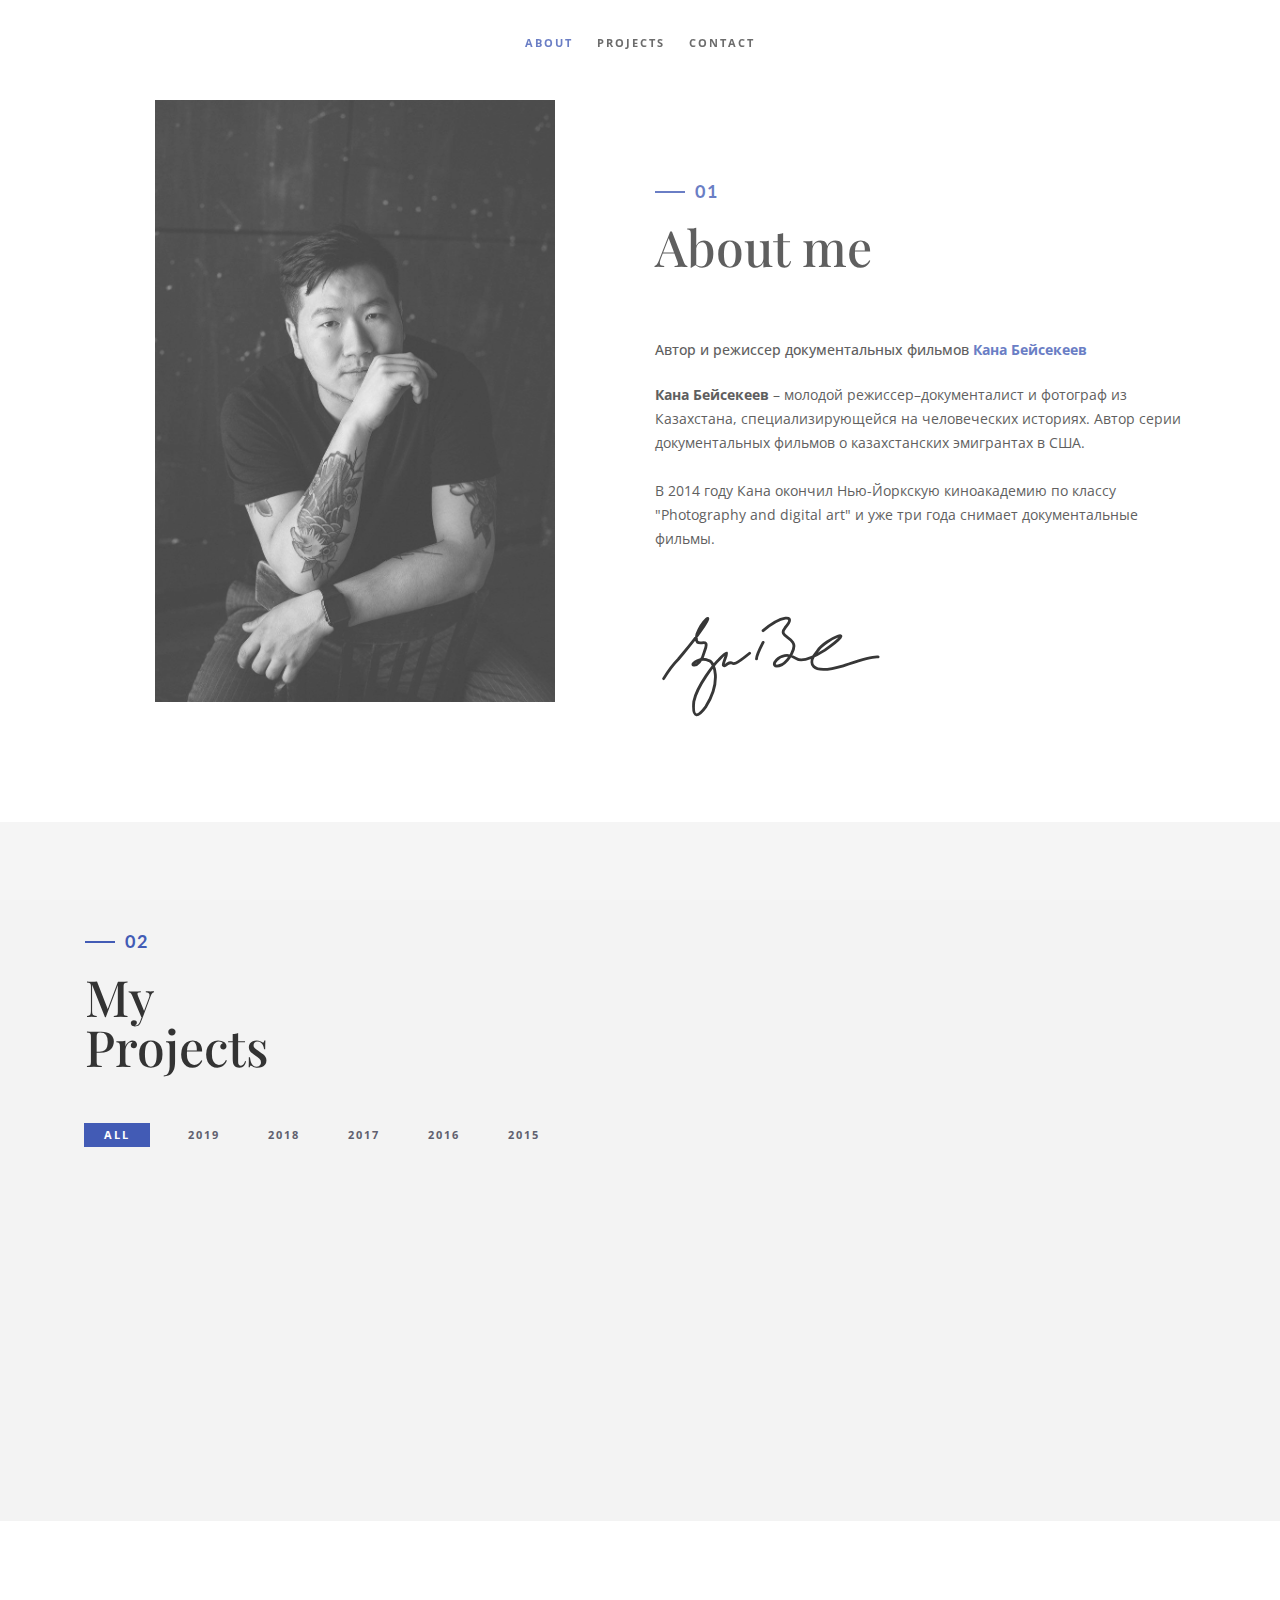
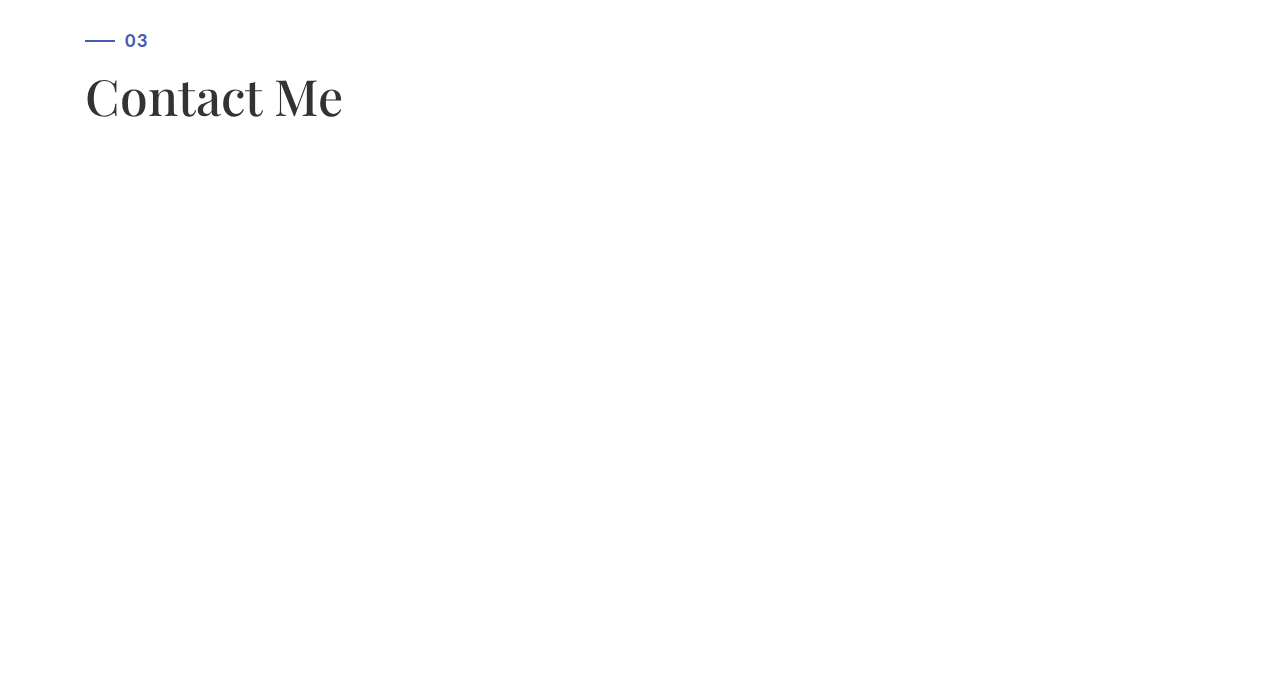
==== commit 530231eb: "Kana web modals" ====
--- a/1/index.html
+++ b/1/index.html
@@ -64,7 +64,12 @@
     <!-- about -->
     <div class="section" id="about">
         <div class="container">
-            <div class="col-md-6" data-aos="fade-up">
+            <div class="col-md-6 col-sm-12 col-xs-12 about-img-div">
+                <!-- <div class="about-border" data-aos="fade-up" data-aos-delay=".5"></div> -->
+                <img align="center" style="max-width: 100%;" src="img/about.jpg" width="400" class="img-responsive" alt="" align="right" data-aos="fade-right" data-aos-delay="0" />
+            </div>
+            <div class="col-md-6 col-sm-12 col-xs-12" data-aos="fade-up">
+                <br/><br/><br/>
                 <h4>01</h4>
                 <h1 class="size-50">About me</h1>
                 <div class="h-50"></div>
@@ -76,11 +81,7 @@
                     <strong>Кана Бейсекеев</strong> – молодой режиссер–документалист и фотограф из Казахстана, специализирующейся на человеческих историях. Автор серии документальных фильмов о казахстанских эмигрантах в США.<br/><br/>
                     В 2014 году Кана окончил Нью-Йоркскую киноакадемию по классу "Photography and digital art" и уже три года снимает документальные фильмы. </p>
                 <div class="h-50"></div> <img src="img/Signature.svg" width="230" alt="" />
-                <div class="h-50"></div>
-            </div>
-            <div class="col-md-6 about-img-div">
-                <!-- <div class="about-border" data-aos="fade-up" data-aos-delay=".5"></div> -->
-                <img align="center" src="img/about.jpg" width="400" class="img-responsive" alt="" align="right" data-aos="fade-right" data-aos-delay="0" />
+                
             </div>
         </div>
     </div>
@@ -162,7 +163,7 @@
                         <div class="no-padding portfolio_container clearfix" data-aos="fade-up">
                             <!-- single work -->
                             <div class="col-md-4 col-sm-6 2019">
-                                <a id="demo01" href="#animatedModal" class="portfolio_item"> <img src="img/portfolio/1.jpg" alt="image" class="img-responsive" />
+                                <a href="2019_1.html" class="portfolio_item"> <img src="img/portfolio/1.jpg" alt="image" class="img-responsive" />
                                     <div class="portfolio_item_hover">
                                         <div class="portfolio-border clearfix">
                                             <div class="item_info"> <span>Qazaq boks stili</span> <em>Казахстанские боксеры в Лос-Анджелесе</em> </div>
@@ -173,7 +174,7 @@
                             <!-- end single work -->
                             <!-- single work -->
                             <div class="col-md-4 col-sm-6 2018">
-                                <a id="demo02" href="#animatedModal" class="portfolio_item"> <img src="img/portfolio/2018_1.jpg" alt="image" class="img-responsive" />
+                                <a href="2018_1.html" class="portfolio_item"> <img src="img/portfolio/2018_1.jpg" alt="image" class="img-responsive" />
                                     <div class="portfolio_item_hover">
                                         <div class="portfolio-border clearfix">
                                             <div class="item_info"> <span>Eagle Hunters</span> <em>The Kazakhs of Mongolia</em> </div>
@@ -199,7 +200,7 @@
     <div class="section" id="contact">
         <div class="container">
             <div class="col-md-12">
-                <h4>04</h4>
+                <h4>03</h4>
                 <h1 class="size-50">Contact  Me</h1>
                 <div class="h-50"></div>
             </div>
@@ -242,72 +243,6 @@
     </div>
     <!-- ./contact -->
 
-    <!--2019_1-->
-    <div id="animatedModal" class="popup-modal">
-        <!--THIS IS IMPORTANT! to close the modal, the class name has to match the name given on the ID -->
-        <div id="btn-close-modal" class="close-animatedModal close-popup-modal"> <i class="ion-close-round"></i> </div>
-        <div class="clearfix"></div>
-        <div class="modal-content">
-            <div class="container">
-                <div class="portfolio-padding">
-                    <div class="col-md-8 col-md-offset-2">
-                        <h2>Qazaq boks stili<br />| Казахстанские боксеры в Лос-Анджелесе</h2>
-                        <div class="h-50"></div>
-
-                        <iframe width="720" height="480" src="https://www.youtube.com/embed/v79K-vfdW9o" frameborder="0" allow="accelerometer; autoplay; encrypted-media; gyroscope; picture-in-picture" allowfullscreen></iframe>
-
-                        <br />
-                        <br />
-                        <p>
-                            Канат Бейсекеев совместно с телеканалом  Хабар представляет документальную ленту о казахстанских профессиональных боксеров в США.
-                        </p>
-                        <p>
-                            Главный герой картины – казахстанский боксер Жанибек Алимханулы, чемпион мира 2013 года и участник Олимпийских игр, и его история восхождения на спортивный Олимп. Жанибек летит в США - Мекку мирового бокса - чтобы начать карьеру 
-                            профессионального боксера. 
-                        </p>
-                        <p>
-                            В итоге ему удается сорвать куш после подписания контракта с главой промоутерской компании Top Rank Бобом Арумом, который представляет интересы лидеров рейтинга лучших боксеров планеты.
-                        </p>
-                        <p>
-                            В фильме снимаются боксеры Мадияр Ашкеев, Сагадат Рахманкул, Асхат Уалиханов, Мейирим Нурсултанов. В картине можно увидеть не только тренировки и спарринги, но жизнь и быт спортсменов, живущих в Америке. 
-                        </p>
-                        <br />
-                        <p>
-                            режиссер/оператор: 
-                            Қанат Бейсекеев
-                        </p><p>
-                            режиссер монтажа:
-                            Бейбiт Өнер
-                        </p><p>
-                            герои:
-                            Жәнібек Әлімханұлы,
-                            Берік Сұлтан,
-                            Мейірім Нұрсұлтанов,
-                            Асхат Уәлиханов,
-                            Сағдат Рахманқұлов,
-                            Эгис Климас,
-                            Бадди МакГирд
-                        </p><p>
-                            монтаж звука:
-                            Илья Коробейников
-                        </p><p>
-                            перевод:
-                            Асем Сарышева
-                        </p><p>
-                            дизайн: Дмитрий Со
-                        </p><p>
-                            моушндизайн: Берке Шамшиден
-                        </p><p>
-                            aссистенты:
-                            Шыңғыс Дүйсемәлиев,
-                            Акира Хаякава
-                        </p>
-                        <br />
-                        <br /> </div>
-                </div>
-            </div>
-        </div>
-    </div>
     <!-- jQuery -->
     <script src="js/jquery.js"></script>
     <!--  plugins  -->
--- a/1/css/style.css
+++ b/1/css/style.css
@@ -35,7 +35,19 @@
 
 /* typography
 ==================================================*/
-
+.videoWrapper {
+    position: relative;
+    padding-bottom: 56.25%; /* 16:9 */
+    padding-top: 25px;
+    height: 0;
+}
+.videoWrapper iframe {
+    position: absolute;
+    top: 0;
+    left: 0;
+    width: 100%;
+    height: 100%;
+}
 h1 {
     font-family: 'Playfair Display', serif;
     font-size: 80px;
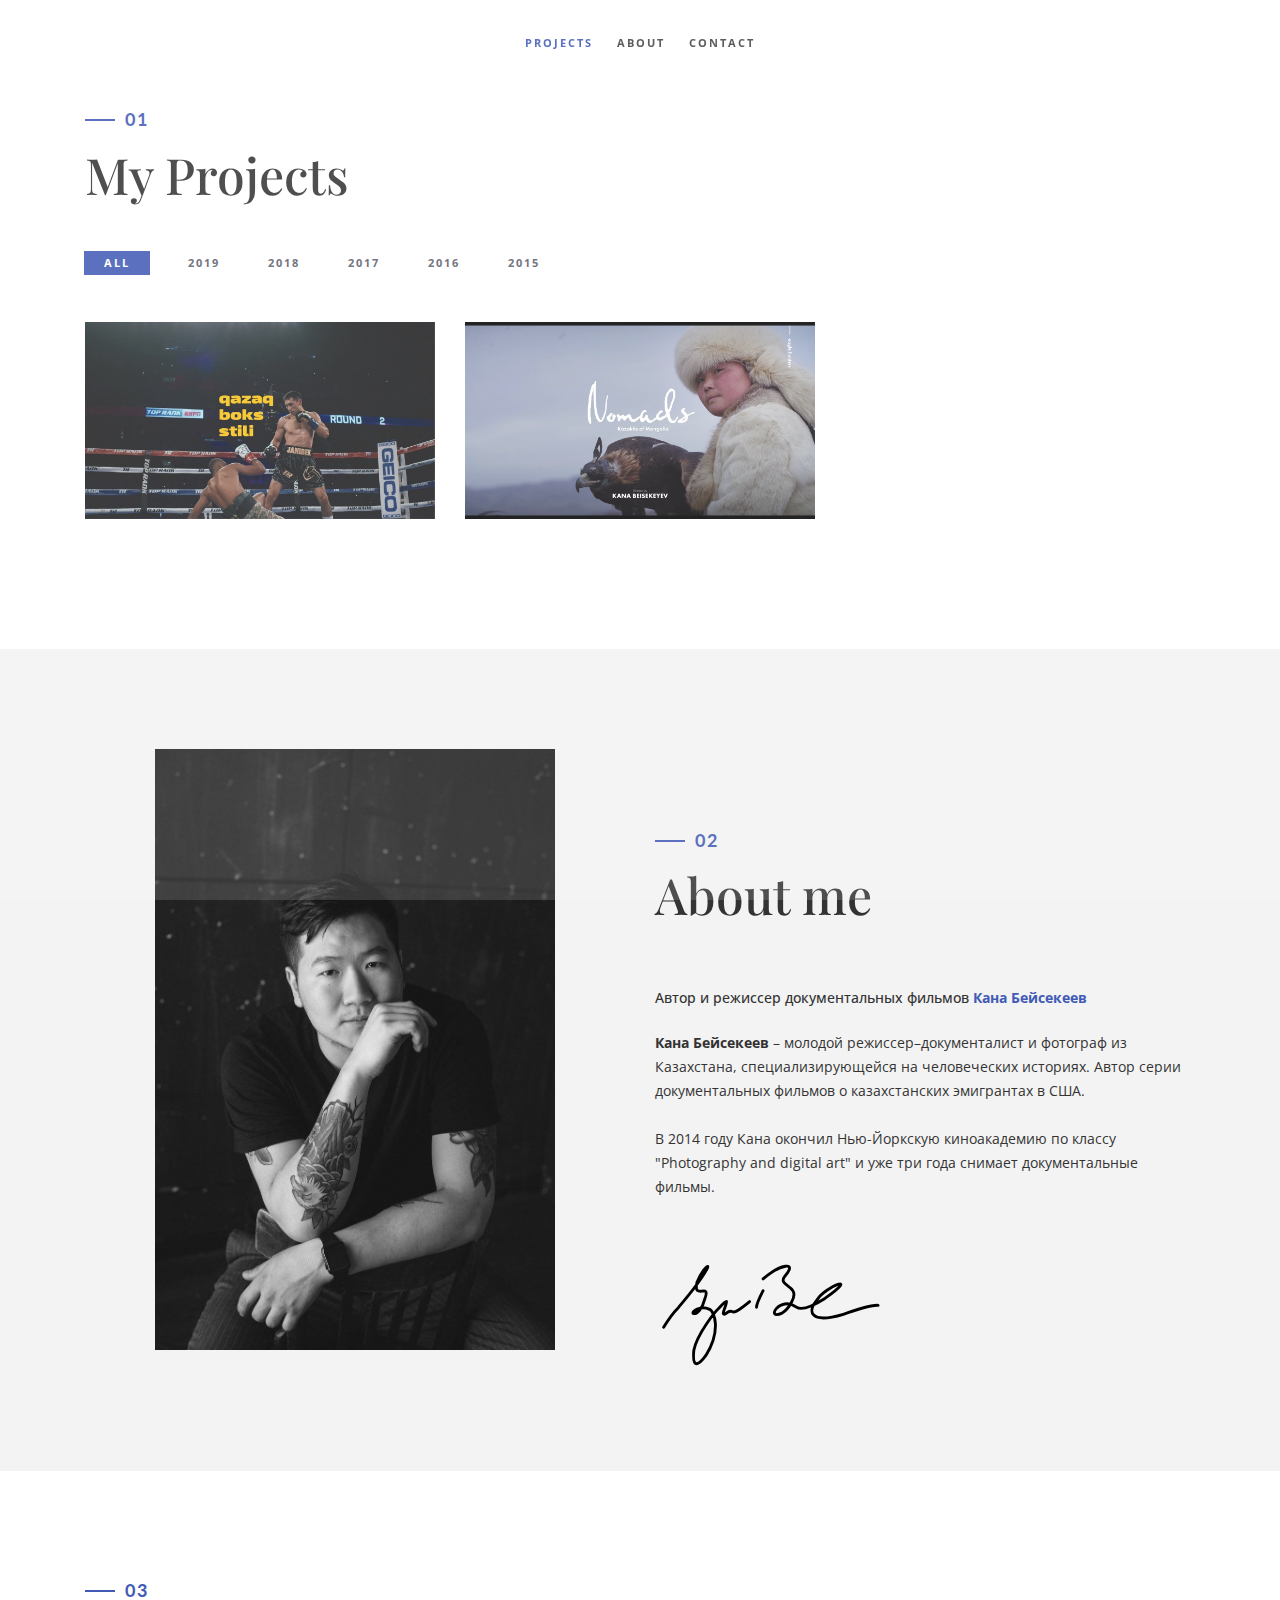
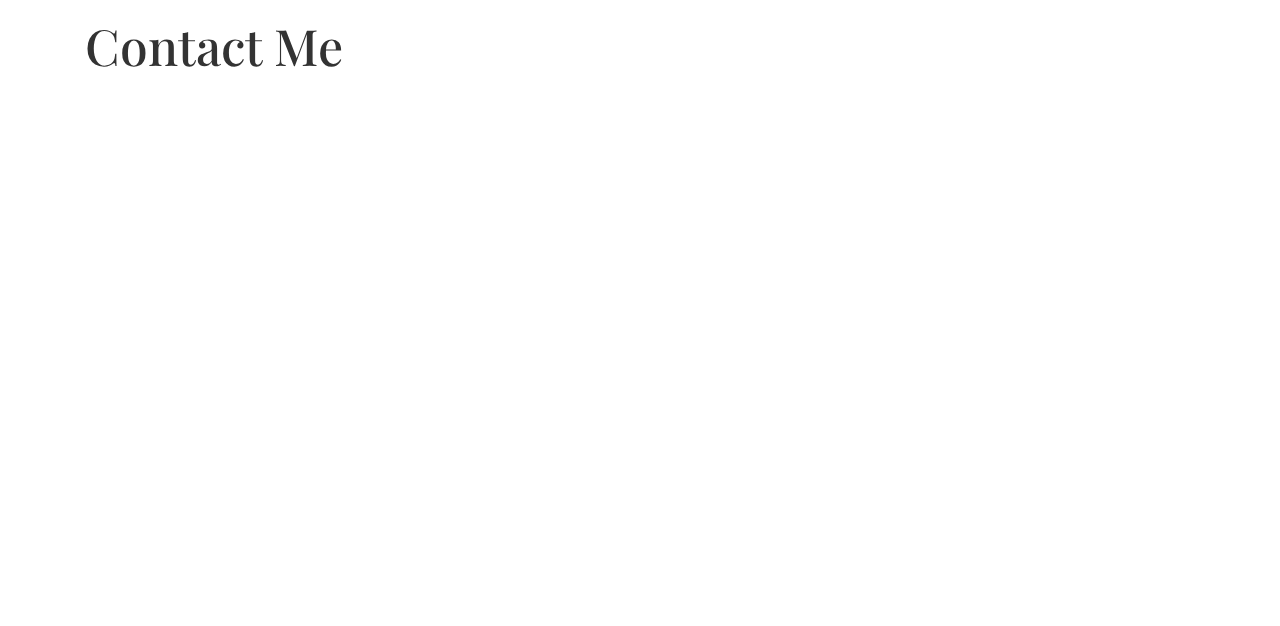
==== commit 2aa9cd89: "Google and Pixel analytics" ====
--- a/1/index.html
+++ b/1/index.html
@@ -39,9 +39,9 @@
     <header class="navbar-fixed-top">
         <nav>
             <ul>
+                <li><a href="#projects">projects</a></li>
                 <li><a href="#about">About</a></li>
                 <!-- <li><a href="#experience">experience</a></li> -->
-                <li><a href="#projects">projects</a></li>
                 <li><a href="#contact">contact</a></li>
             </ul>
         </nav>
@@ -61,83 +61,12 @@
     </div> -->
     <!-- ./home -->
     
-    <!-- about -->
-    <div class="section" id="about">
-        <div class="container">
-            <div class="col-md-6 col-sm-12 col-xs-12 about-img-div">
-                <!-- <div class="about-border" data-aos="fade-up" data-aos-delay=".5"></div> -->
-                <img align="center" style="max-width: 100%;" src="img/about.jpg" width="400" class="img-responsive" alt="" align="right" data-aos="fade-right" data-aos-delay="0" />
-            </div>
-            <div class="col-md-6 col-sm-12 col-xs-12" data-aos="fade-up">
-                <br/><br/><br/>
-                <h4>01</h4>
-                <h1 class="size-50">About me</h1>
-                <div class="h-50"></div>
-                <h5>
-                    Автор и режиссер документальных фильмов <a href="https://www.instagram.com/beisekeyev/"><strong style="color: #425BB5;">Кана Бейсекеев</strong></a>
-                    <br/><br/>
-                </h5>
-                <p>
-                    <strong>Кана Бейсекеев</strong> – молодой режиссер–документалист и фотограф из Казахстана, специализирующейся на человеческих историях. Автор серии документальных фильмов о казахстанских эмигрантах в США.<br/><br/>
-                    В 2014 году Кана окончил Нью-Йоркскую киноакадемию по классу "Photography and digital art" и уже три года снимает документальные фильмы. </p>
-                <div class="h-50"></div> <img src="img/Signature.svg" width="230" alt="" />
-                
-            </div>
-        </div>
-    </div>
-    <!-- ./about -->
-    
-    <!-- experience  -->
-    <!-- <div class="section" id="experience">
-        <div class="container">
-            <div class="col-md-12">
-                <h4>02</h4>
-                <h1 class="size-50">My <br /> Experience</h1>
-                <div class="h-50"></div>
-            </div>
-            <div class="col-md-12">
-                <ul class="timeline">
-                    <li class="timeline-event" data-aos="fade-up">
-                        <label class="timeline-event-icon"></label>
-                        <div class="timeline-event-copy">
-                            <p class="timeline-event-thumbnail">April 2016 - Present</p>
-                            <h3>Geil,Danke! GmbH</h3>
-                            <h4>eines Web-Studios</h4>
-                            <p><strong>Projektmanagement mit Scrum</strong>
-                                <br>Ständiges Verbessern des agilen Entwicklungsprozesses beispielsweise durch Grunt, Yeoman, GIT, JIRA und BrowserStack.</p>
-                        </div>
-                    </li>
-                    <li class="timeline-event" data-aos="fade-up" data-aos-delay=".2">
-                        <label class="timeline-event-icon"></label>
-                        <div class="timeline-event-copy">
-                            <p class="timeline-event-thumbnail">November 2014 - Mars 2016</p>
-                            <h3>Freelancer</h3>
-                            <h4>Designer und Autor</h4>
-                            <p>Konzeption, Design und Produktion von Digitalen Magazinen mit InDesign, der Adobe Digital Publishing Suite und HTML5. Co-Autorin der Fachbücher "Digitales Publizieren für Tablets" und "Adobe Digital Publishing Suite" erschienen im dpunkt.verlag.</p>
-                        </div>
-                    </li>
-                    <li class="timeline-event" data-aos="fade-up" data-aos-delay=".4">
-                        <label class="timeline-event-icon"></label>
-                        <div class="timeline-event-copy">
-                            <p class="timeline-event-thumbnail">April 2014</p>
-                            <h3>konplan gmbh</h3>
-                            <h4>IT-Consultant</h4>
-                            <p><strong>Systemarchitektur, Consulting</strong>
-                                <br>Konzeption und Modellierung von Systemen und APIs für Digital Publishing und Entitlement nach SOA</p>
-                        </div>
-                    </li>
-                </ul>
-            </div>
-        </div>
-    </div> -->
-    <!-- ./experience -->
-    
     <!-- projects -->
     <div class="section" id="projects">
         <div class="container">
             <div class="col-md-12">
-                <h4>02</h4>
-                <h1 class="size-50">My <br /> Projects</h1> 
+                <h4>01</h4>
+                <h1 class="size-50">My Projects</h1> 
             </div>
             <!-- main container -->
             <div class="main-container portfolio-inner clearfix">
@@ -196,6 +125,32 @@
     </div>
     <!-- ./projects -->
     
+    <!-- about -->
+    <div class="section" id="about">
+        <div class="container">
+            <div class="col-md-6 col-sm-12 col-xs-12 about-img-div">
+                <!-- <div class="about-border" data-aos="fade-up" data-aos-delay=".5"></div> -->
+                <img align="center" style="max-width: 100%;" src="img/about.jpg" width="400" class="img-responsive" alt="" align="right" data-aos="fade-right" data-aos-delay="0" />
+            </div>
+            <div class="col-md-6 col-sm-12 col-xs-12" data-aos="fade-up">
+                <br/><br/><br/>
+                <h4>02</h4>
+                <h1 class="size-50">About me</h1>
+                <div class="h-50"></div>
+                <h5>
+                    Автор и режиссер документальных фильмов <a href="https://www.instagram.com/beisekeyev/"><strong style="color: #425BB5;">Кана Бейсекеев</strong></a>
+                    <br/><br/>
+                </h5>
+                <p>
+                    <strong>Кана Бейсекеев</strong> – молодой режиссер–документалист и фотограф из Казахстана, специализирующейся на человеческих историях. Автор серии документальных фильмов о казахстанских эмигрантах в США.<br/><br/>
+                    В 2014 году Кана окончил Нью-Йоркскую киноакадемию по классу "Photography and digital art" и уже три года снимает документальные фильмы. </p>
+                <div class="h-50"></div> <img src="img/Signature.svg" width="230" alt="" />
+                
+            </div>
+        </div>
+    </div>
+    <!-- ./about -->
+    
     <!-- contact -->
     <div class="section" id="contact">
         <div class="container">
--- a/1/css/style.css
+++ b/1/css/style.css
@@ -315,6 +315,7 @@
 
 #about {
     padding: 100px 0;
+    background: #f3f3f3;
 }
 
 .about-img-div img {
@@ -461,7 +462,6 @@
 ==================================================*/
 
 #projects {
-    background: #f3f3f3;
     padding: 100px 0;
 }
 
